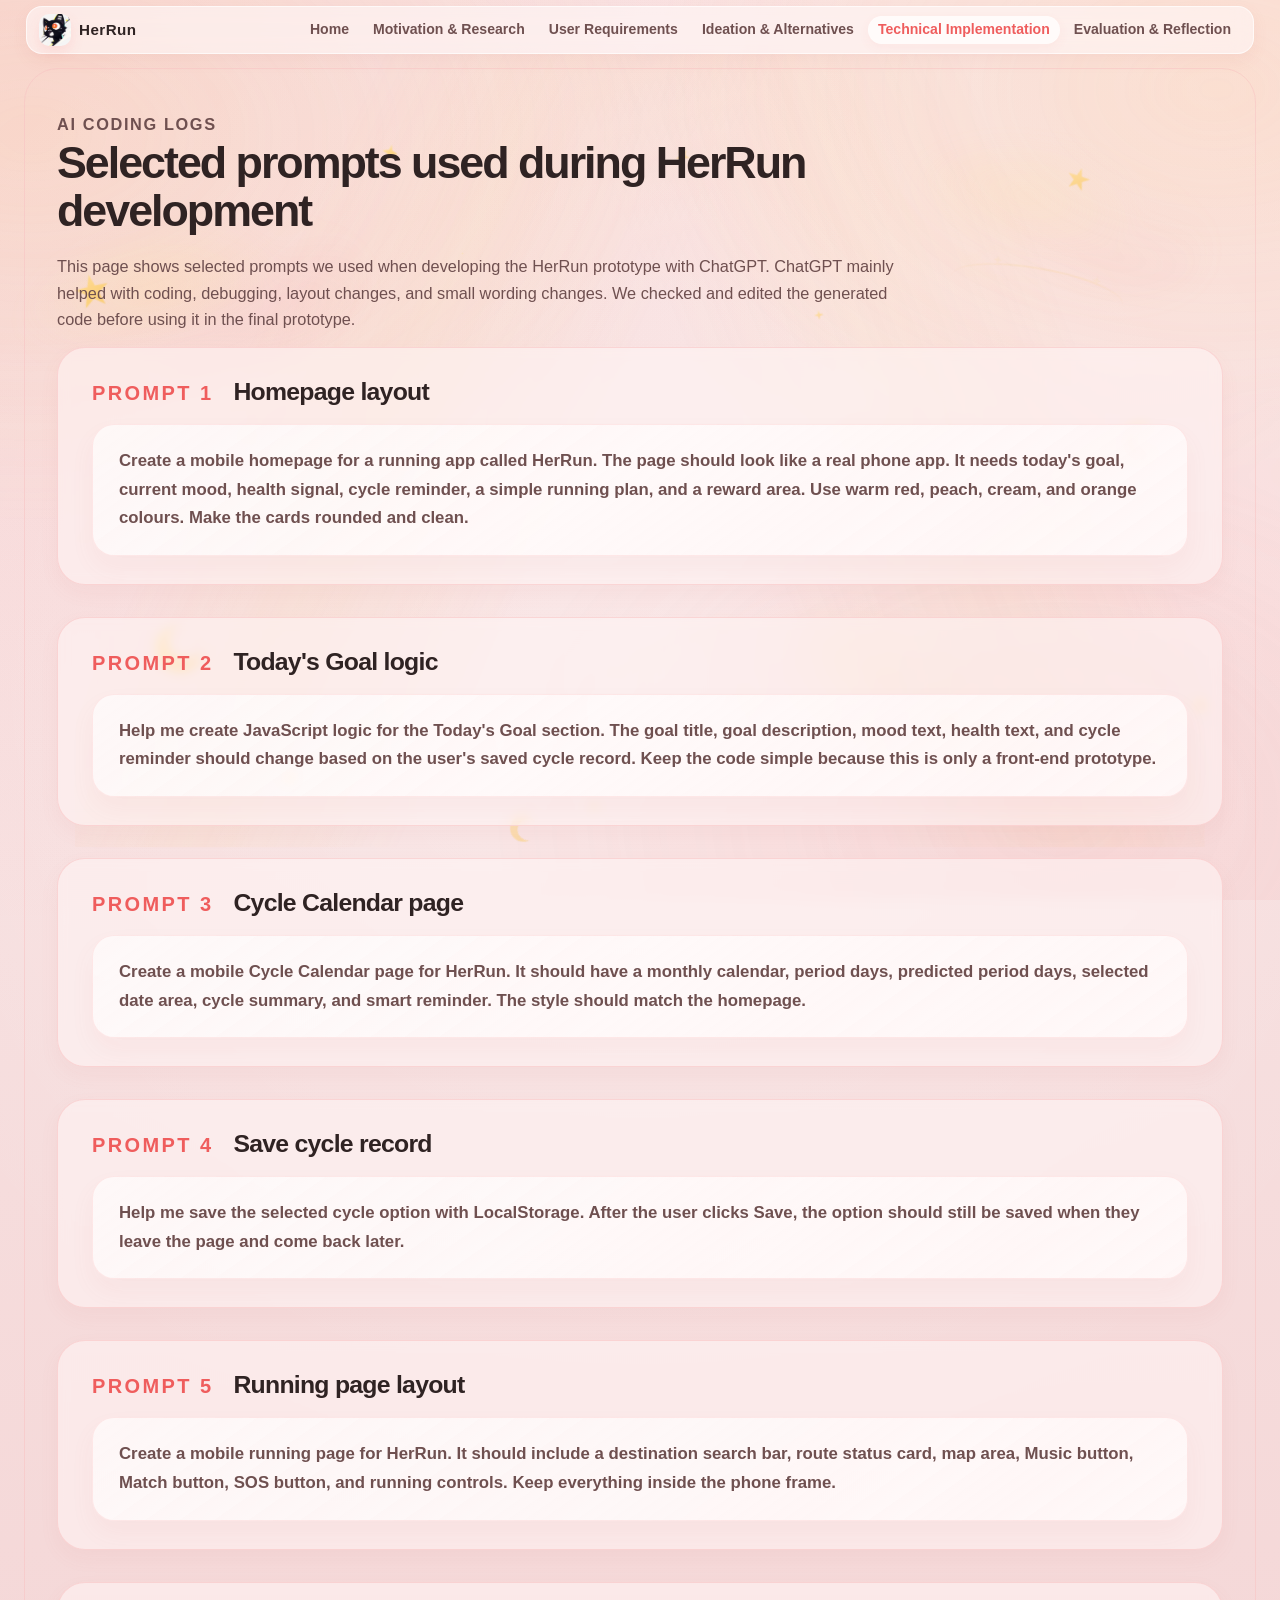
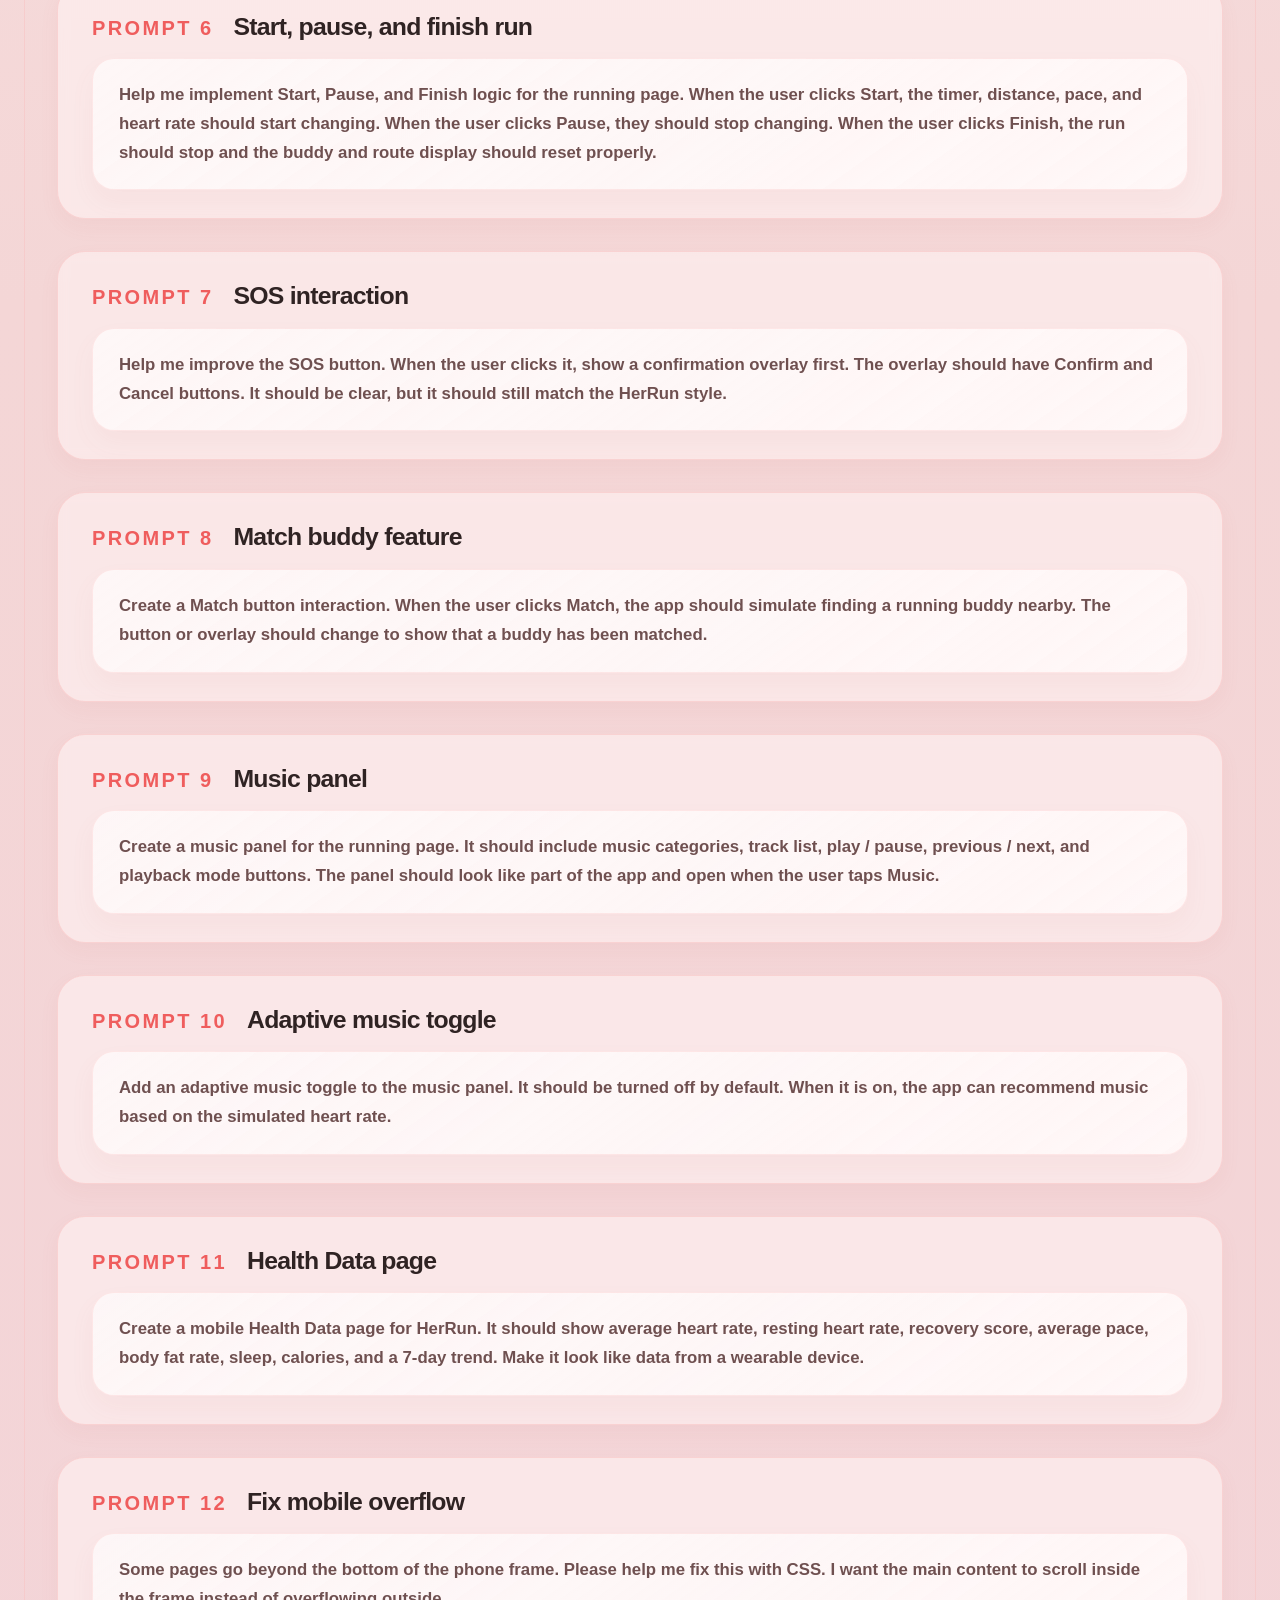
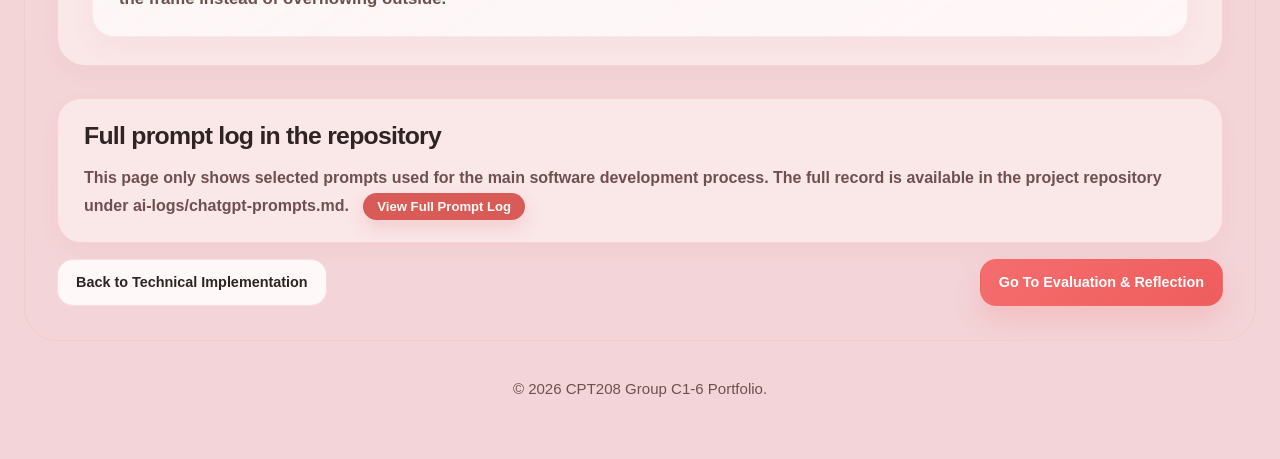
==== ai-logs.html @ 3d46681a "ai-log" ====
<!DOCTYPE html>
<html lang="en">
<head>
    <meta charset="UTF-8">
    <meta name="viewport" content="width=device-width, initial-scale=1.0">
    <title>HerRun | AI Coding Logs</title>
    <link rel="stylesheet" href="style.css">
</head>
<body class="ai-logs-page">
    <div class="ambient-scene" aria-hidden="true">
        <span class="ambient-glow glow-a"></span>
        <span class="ambient-glow glow-b"></span>
        <span class="ambient-glow glow-c"></span>
        <span class="ambient-route route-a"></span>
        <span class="ambient-route route-b"></span>
        <span class="ambient-route route-c"></span>
        <span class="ambient-shape ambient-star star-a"></span>
        <span class="ambient-shape ambient-star star-b"></span>
        <span class="ambient-shape ambient-star star-c"></span>
        <span class="ambient-shape ambient-star star-d"></span>
        <span class="ambient-shape ambient-star star-e"></span>
        <span class="ambient-shape ambient-moon moon-a"></span>
        <span class="ambient-shape ambient-moon moon-b"></span>
        <span class="ambient-shape ambient-moon moon-c"></span>
        <span class="ambient-shape ambient-sparkle sparkle-a"></span>
        <span class="ambient-shape ambient-sparkle sparkle-b"></span>
        <span class="ambient-shape ambient-sparkle sparkle-c"></span>
        <span class="ambient-shape ambient-sparkle sparkle-d"></span>
        <span class="ambient-shape ambient-sparkle sparkle-e"></span>
        <span class="ambient-dot dot-a"></span>
        <span class="ambient-dot dot-b"></span>
        <span class="ambient-dot dot-c"></span>
        <span class="ambient-dot dot-d"></span>
    </div>

    <div class="page-shell">
        <nav class="site-nav" aria-label="Main navigation">
            <div class="site-nav-inner">
                <a class="brand" href="index.html">
                    <img class="brand-mark" src="images/Icon.png" alt="HerRun logo">
                    <span>HerRun</span>
                </a>

                <div class="nav-links">
                    <a class="nav-link" href="index.html">Home</a>
                    <a class="nav-link" href="motivation.html">Motivation &amp; Research</a>
                    <a class="nav-link" href="requirements.html">User Requirements</a>
                    <a class="nav-link" href="ideation.html">Ideation &amp; Alternatives</a>
                    <a class="nav-link is-active" href="technical.html">Technical Implementation</a>
                    <a class="nav-link" href="evaluation.html">Evaluation &amp; Reflection</a>
                </div>
            </div>
        </nav>

        <main class="page-main">
            <section class="content-panel subpage-panel page-enter">
                <div class="section-heading">
                    <p class="section-tag">AI Coding Logs</p>
                    <h1 class="page-title">Selected prompts used during HerRun development</h1>
                    <p>
                        This page shows selected prompts we used when developing the HerRun prototype with ChatGPT.
                        ChatGPT mainly helped with coding, debugging, layout changes, and small wording changes.
                        We checked and edited the generated code before using it in the final prototype.
                    </p>
                </div>

                <section class="content-card">
                    <div class="subsection-heading ai-prompt-heading">
                        <p class="section-tag">Prompt 1</p>
                        <h2>Homepage layout</h2>
                    </div>

                    <div class="ai-log-block">
                        <p>
                            Create a mobile homepage for a running app called HerRun. The page should look like a real phone app.
                            It needs today's goal, current mood, health signal, cycle reminder, a simple running plan, and a reward area.
                            Use warm red, peach, cream, and orange colours. Make the cards rounded and clean.
                        </p>
                    </div>
                </section>

                <section class="content-card">
                    <div class="subsection-heading ai-prompt-heading">
                        <p class="section-tag">Prompt 2</p>
                        <h2>Today's Goal logic</h2>
                    </div>

                    <div class="ai-log-block">
                        <p>
                            Help me create JavaScript logic for the Today's Goal section. The goal title, goal description,
                            mood text, health text, and cycle reminder should change based on the user's saved cycle record.
                            Keep the code simple because this is only a front-end prototype.
                        </p>
                    </div>
                </section>

                <section class="content-card">
                    <div class="subsection-heading ai-prompt-heading">
                        <p class="section-tag">Prompt 3</p>
                        <h2>Cycle Calendar page</h2>
                    </div>

                    <div class="ai-log-block">
                        <p>
                            Create a mobile Cycle Calendar page for HerRun. It should have a monthly calendar, period days,
                            predicted period days, selected date area, cycle summary, and smart reminder. The style should match the homepage.
                        </p>
                    </div>
                </section>

                <section class="content-card">
                    <div class="subsection-heading ai-prompt-heading">
                        <p class="section-tag">Prompt 4</p>
                        <h2>Save cycle record</h2>
                    </div>

                    <div class="ai-log-block">
                        <p>
                            Help me save the selected cycle option with LocalStorage. After the user clicks Save,
                            the option should still be saved when they leave the page and come back later.
                        </p>
                    </div>
                </section>

                <section class="content-card">
                    <div class="subsection-heading ai-prompt-heading">
                        <p class="section-tag">Prompt 5</p>
                        <h2>Running page layout</h2>
                    </div>

                    <div class="ai-log-block">
                        <p>
                            Create a mobile running page for HerRun. It should include a destination search bar, route status card,
                            map area, Music button, Match button, SOS button, and running controls. Keep everything inside the phone frame.
                        </p>
                    </div>
                </section>

                <section class="content-card">
                    <div class="subsection-heading ai-prompt-heading">
                        <p class="section-tag">Prompt 6</p>
                        <h2>Start, pause, and finish run</h2>
                    </div>

                    <div class="ai-log-block">
                        <p>
                            Help me implement Start, Pause, and Finish logic for the running page. When the user clicks Start,
                            the timer, distance, pace, and heart rate should start changing. When the user clicks Pause, they should stop changing.
                            When the user clicks Finish, the run should stop and the buddy and route display should reset properly.
                        </p>
                    </div>
                </section>

                <section class="content-card">
                    <div class="subsection-heading ai-prompt-heading">
                        <p class="section-tag">Prompt 7</p>
                        <h2>SOS interaction</h2>
                    </div>

                    <div class="ai-log-block">
                        <p>
                            Help me improve the SOS button. When the user clicks it, show a confirmation overlay first.
                            The overlay should have Confirm and Cancel buttons. It should be clear, but it should still match the HerRun style.
                        </p>
                    </div>
                </section>

                <section class="content-card">
                    <div class="subsection-heading ai-prompt-heading">
                        <p class="section-tag">Prompt 8</p>
                        <h2>Match buddy feature</h2>
                    </div>

                    <div class="ai-log-block">
                        <p>
                            Create a Match button interaction. When the user clicks Match, the app should simulate finding a running buddy nearby.
                            The button or overlay should change to show that a buddy has been matched.
                        </p>
                    </div>
                </section>

                <section class="content-card">
                    <div class="subsection-heading ai-prompt-heading">
                        <p class="section-tag">Prompt 9</p>
                        <h2>Music panel</h2>
                    </div>

                    <div class="ai-log-block">
                        <p>
                            Create a music panel for the running page. It should include music categories, track list, play / pause,
                            previous / next, and playback mode buttons. The panel should look like part of the app and open when the user taps Music.
                        </p>
                    </div>
                </section>

                <section class="content-card">
                    <div class="subsection-heading ai-prompt-heading">
                        <p class="section-tag">Prompt 10</p>
                        <h2>Adaptive music toggle</h2>
                    </div>

                    <div class="ai-log-block">
                        <p>
                            Add an adaptive music toggle to the music panel. It should be turned off by default.
                            When it is on, the app can recommend music based on the simulated heart rate.
                        </p>
                    </div>
                </section>

                <section class="content-card">
                    <div class="subsection-heading ai-prompt-heading">
                        <p class="section-tag">Prompt 11</p>
                        <h2>Health Data page</h2>
                    </div>

                    <div class="ai-log-block">
                        <p>
                            Create a mobile Health Data page for HerRun. It should show average heart rate, resting heart rate,
                            recovery score, average pace, body fat rate, sleep, calories, and a 7-day trend.
                            Make it look like data from a wearable device.
                        </p>
                    </div>
                </section>

                <section class="content-card">
                    <div class="subsection-heading ai-prompt-heading">
                        <p class="section-tag">Prompt 12</p>
                        <h2>Fix mobile overflow</h2>
                    </div>

                    <div class="ai-log-block">
                        <p>
                            Some pages go beyond the bottom of the phone frame. Please help me fix this with CSS.
                            I want the main content to scroll inside the frame instead of overflowing outside.
                        </p>
                    </div>
                </section>

                <section class="content-card compact-info-card">
                    <h2>Full prompt log in the repository</h2>

                    <p class="compact-info-text">
                        This page only shows selected prompts used for the main software development process.
                        The full record is available in the project repository under
                        <strong>ai-logs/chatgpt-prompts.md</strong>.
                        <a class="inline-log-button" href="ai-logs/chatgpt-prompts.md">
                            View Full Prompt Log
                        </a>
                    </p>
                </section>

                <div class="page-cta page-cta-paired">
                    <a class="button button-secondary" href="technical.html">Back to Technical Implementation</a>
                    <a class="button button-primary" href="evaluation.html">Go To Evaluation &amp; Reflection</a>
                </div>
            </section>
        </main>

        <footer class="footer">
            <p>© 2026 CPT208 Group C1-6 Portfolio.</p>
        </footer>
    </div>
</body>
</html>
---- style.css ----
:root {
    --bg: #f6dada;
    --surface: #f8e4e4;
    --surface-soft: #fbeeee;
    --surface-strong: #fff6f6;
    --text: #2f2323;
    --muted: #6f5050;
    --line: rgba(244, 108, 108, 0.22);
    --line-strong: rgba(239, 93, 93, 0.18);
    --primary: #f56d6d;
    --primary-deep: #ef5d5d;
    --primary-soft: #ffd7d7;
    --shadow-lg: 0 24px 60px rgba(210, 102, 102, 0.14);
    --shadow-md: 0 14px 30px rgba(210, 102, 102, 0.10);
    --shadow-soft: 0 18px 45px rgba(225, 118, 118, 0.12);
    --max-width: 1200px;
}

* {
    box-sizing: border-box;
    margin: 0;
    padding: 0;
}

html {
    scroll-behavior: smooth;
}

body {
    font-family: "Trebuchet MS", "Segoe UI", "Helvetica Neue", Arial, sans-serif;
    background:
        radial-gradient(circle at top left, rgba(245, 109, 109, 0.14), transparent 24%),
        radial-gradient(circle at top right, rgba(255, 215, 215, 0.34), transparent 22%),
        radial-gradient(circle at 50% 18%, rgba(255, 255, 255, 0.30), transparent 28%),
        linear-gradient(180deg, #f9e6e6 0%, #f4d6d6 52%, #f3d4d8 100%);
    color: var(--text);
    line-height: 1.6;
    min-height: 100vh;
    overflow-x: hidden;
    position: relative;
    isolation: isolate;
}

body.intro-active {
    overflow: hidden;
}

body.timeline-lightbox-open {
    overflow: hidden;
}

html.intro-seen .intro-screen {
    display: none;
}

a {
    color: inherit;
    text-decoration: none;
}

img {
    max-width: 100%;
    display: block;
}

.ambient-scene {
    position: fixed;
    inset: 0;
    z-index: 0;
    overflow: hidden;
    pointer-events: none;
    perspective: 900px;
}

.ambient-scene::before {
    content: "";
    position: absolute;
    inset: -16%;
    background:
        radial-gradient(ellipse at 12% 22%, rgba(255, 224, 138, 0.18), transparent 32%),
        radial-gradient(ellipse at 86% 18%, rgba(255, 209, 102, 0.16), transparent 30%),
        radial-gradient(ellipse at 76% 82%, rgba(245, 109, 109, 0.13), transparent 34%);
    filter: blur(10px);
    opacity: 0.82;
    transform: translateZ(-220px) scale(1.18);
    animation: far-glow-breathe 42s ease-in-out infinite;
}

.ambient-scene::after {
    content: "";
    position: absolute;
    inset: 0;
    background:
        linear-gradient(115deg, transparent 0 20%, rgba(255, 209, 102, 0.10) 32%, transparent 47% 100%),
        linear-gradient(68deg, transparent 0 55%, rgba(249, 199, 79, 0.08) 70%, transparent 84% 100%);
    opacity: 0.72;
    transform: translateZ(-120px);
}

.ambient-glow,
.ambient-shape,
.ambient-dot,
.ambient-route {
    position: absolute;
    display: block;
    pointer-events: none;
    will-change: transform;
}

.ambient-glow {
    --x: 0;
    --y: 0;
    --w: 360px;
    --h: 190px;
    --opacity: 0.42;
    --rotate: 0deg;
    width: var(--w);
    height: var(--h);
    left: var(--x);
    top: var(--y);
    border-radius: 48% 52% 44% 56%;
    background:
        radial-gradient(ellipse at 38% 34%, rgba(255, 224, 138, 0.42), transparent 44%),
        radial-gradient(ellipse at 72% 66%, rgba(245, 109, 109, 0.12), transparent 48%);
    border: 1px solid rgba(255, 209, 102, 0.12);
    filter: blur(12px);
    opacity: var(--opacity);
    transform: translateZ(-210px) rotate(var(--rotate));
    animation: far-drift var(--duration, 34s) ease-in-out infinite;
    animation-delay: var(--delay, 0s);
}

.glow-a {
    --x: -120px;
    --y: 19vh;
    --w: 420px;
    --h: 190px;
    --opacity: 0.48;
    --rotate: -12deg;
    --duration: 38s;
}

.glow-b {
    --x: calc(100% - 310px);
    --y: 9vh;
    --w: 370px;
    --h: 180px;
    --opacity: 0.34;
    --rotate: 10deg;
    --duration: 44s;
    --delay: -16s;
}

.glow-c {
    --x: 58%;
    --y: 74vh;
    --w: 460px;
    --h: 210px;
    --opacity: 0.30;
    --rotate: 18deg;
    --duration: 48s;
    --delay: -24s;
}

.ambient-shape {
    --x: 50%;
    --y: 50vh;
    --size: 22px;
    --opacity: 0.66;
    --rotate: 0deg;
    --z: 0px;
    --drift-x: 10px;
    --drift-y: -12px;
    --drift-back-x: -8px;
    --drift-back-y: 6px;
    --twinkle-low: 0.34;
    width: var(--size);
    aspect-ratio: 1;
    left: var(--x);
    top: var(--y);
    opacity: var(--opacity);
    transform: translate3d(0, 0, var(--z)) rotate(var(--rotate));
    animation: var(--motion, float-up-soft) var(--duration, 22s) ease-in-out infinite;
    animation-delay: var(--delay, 0s);
    animation-direction: var(--direction, normal);
}

.ambient-star {
    background: linear-gradient(145deg, #ffe08a 0%, #ffd166 48%, #f9c74f 100%);
    clip-path: polygon(50% 0%, 61% 34%, 98% 35%, 68% 56%, 79% 92%, 50% 70%, 21% 92%, 32% 56%, 2% 35%, 39% 34%);
    filter:
        drop-shadow(0 0 8px rgba(255, 209, 102, 0.55))
        drop-shadow(0 6px 12px rgba(239, 93, 93, 0.08));
}

.ambient-moon {
    border-radius: 50%;
    background: linear-gradient(135deg, #ffe08a 0%, #ffd166 58%, #f9c74f 100%);
    filter:
        drop-shadow(0 0 11px rgba(255, 209, 102, 0.52))
        drop-shadow(0 8px 16px rgba(239, 93, 93, 0.10));
    -webkit-mask: radial-gradient(circle at 66% 42%, transparent 0 44%, #000 45%);
    mask: radial-gradient(circle at 66% 42%, transparent 0 44%, #000 45%);
}

.ambient-sparkle {
    background: linear-gradient(145deg, #fff2ad 0%, #ffd166 54%, #f9c74f 100%);
    clip-path: polygon(50% 0%, 61% 37%, 100% 50%, 61% 63%, 50% 100%, 39% 63%, 0% 50%, 39% 37%);
    filter: drop-shadow(0 0 10px rgba(255, 209, 102, 0.58));
    animation-name: sparkle-twinkle;
}

.ambient-dot {
    --x: 50%;
    --y: 50vh;
    --size: 7px;
    --opacity: 0.38;
    --z: -40px;
    width: var(--size);
    aspect-ratio: 1;
    left: var(--x);
    top: var(--y);
    background: rgba(255, 224, 138, 0.72);
    clip-path: polygon(50% 0%, 61% 37%, 100% 50%, 61% 63%, 50% 100%, 39% 63%, 0% 50%, 39% 37%);
    filter: drop-shadow(0 0 7px rgba(255, 209, 102, 0.24));
    opacity: var(--opacity);
    animation: dot-drift var(--duration, 26s) ease-in-out infinite;
    animation-delay: var(--delay, 0s);
}

.star-a {
    --x: 7%;
    --y: 31vh;
    --size: 34px;
    --opacity: 0.72;
    --rotate: -13deg;
    --z: 24px;
    --drift-x: 10px;
    --drift-y: -12px;
    --drift-back-x: -7px;
    --drift-back-y: 5px;
    --duration: 14s;
    --delay: -4s;
    --motion: float-up-soft;
}

.star-b {
    --x: 84%;
    --y: 18vh;
    --size: 24px;
    --opacity: 0.60;
    --rotate: 18deg;
    --z: -18px;
    --drift-x: -8px;
    --drift-y: -10px;
    --drift-back-x: 9px;
    --drift-back-y: 6px;
    --duration: 16s;
    --delay: -13s;
    --motion: drift-left-right;
}

.star-c {
    --x: 74%;
    --y: 80vh;
    --size: 28px;
    --opacity: 0.52;
    --rotate: 9deg;
    --z: -42px;
    --drift-x: 9px;
    --drift-y: -11px;
    --drift-back-x: -6px;
    --drift-back-y: 7px;
    --duration: 18s;
    --delay: -19s;
    --motion: slow-rotate-subtle;
}

.star-d {
    --x: 23%;
    --y: 84vh;
    --size: 18px;
    --opacity: 0.58;
    --rotate: -26deg;
    --z: 34px;
    --drift-x: -7px;
    --drift-y: -10px;
    --drift-back-x: 8px;
    --drift-back-y: 5px;
    --duration: 13s;
    --delay: -10s;
    --motion: float-up-soft;
}

.star-e {
    --x: 53%;
    --y: 14vh;
    --size: 16px;
    --opacity: 0.42;
    --rotate: 33deg;
    --z: -68px;
    --drift-x: 7px;
    --drift-y: -9px;
    --drift-back-x: -8px;
    --drift-back-y: 5px;
    --duration: 17s;
    --delay: -22s;
    --motion: drift-left-right;
}

.moon-a {
    --x: 13%;
    --y: 69vh;
    --size: 46px;
    --opacity: 0.62;
    --rotate: -16deg;
    --z: 18px;
    --drift-x: 9px;
    --drift-y: -10px;
    --drift-back-x: -7px;
    --drift-back-y: 6px;
    --duration: 18s;
    --delay: -8s;
    --motion: moon-sway;
}

.moon-b {
    --x: 89%;
    --y: 47vh;
    --size: 36px;
    --opacity: 0.54;
    --rotate: 20deg;
    --z: -28px;
    --drift-x: -8px;
    --drift-y: -12px;
    --drift-back-x: 8px;
    --drift-back-y: 5px;
    --duration: 17s;
    --delay: -18s;
    --motion: moon-sway;
    --direction: reverse;
}

.moon-c {
    --x: 39%;
    --y: 94vh;
    --size: 29px;
    --opacity: 0.42;
    --rotate: 42deg;
    --z: -76px;
    --drift-x: 7px;
    --drift-y: -9px;
    --drift-back-x: -6px;
    --drift-back-y: 6px;
    --duration: 16s;
    --delay: -28s;
    --motion: drift-left-right;
}

.sparkle-a {
    --x: 31%;
    --y: 18vh;
    --size: 15px;
    --opacity: 0.70;
    --twinkle-low: 0.42;
    --rotate: 14deg;
    --z: 52px;
    --duration: 11s;
    --delay: -3s;
}

.sparkle-b {
    --x: 64%;
    --y: 34vh;
    --size: 10px;
    --opacity: 0.50;
    --twinkle-low: 0.26;
    --rotate: -8deg;
    --z: -26px;
    --duration: 14s;
    --delay: -12s;
}

.sparkle-c {
    --x: 46%;
    --y: 88vh;
    --size: 12px;
    --opacity: 0.55;
    --twinkle-low: 0.30;
    --rotate: 28deg;
    --z: 20px;
    --duration: 16s;
    --delay: -16s;
}

.sparkle-d {
    --x: 91%;
    --y: 76vh;
    --size: 18px;
    --opacity: 0.48;
    --twinkle-low: 0.25;
    --rotate: 7deg;
    --z: 42px;
    --duration: 13s;
    --delay: -7s;
}

.sparkle-e {
    --x: 17%;
    --y: 48vh;
    --size: 9px;
    --opacity: 0.38;
    --twinkle-low: 0.20;
    --rotate: 39deg;
    --z: -58px;
    --duration: 18s;
    --delay: -20s;
}

.dot-a {
    --x: 9%;
    --y: 54vh;
    --size: 4px;
    --opacity: 0.34;
    --duration: 16s;
    --delay: -9s;
}

.dot-b {
    --x: 36%;
    --y: 28vh;
    --size: 3px;
    --opacity: 0.28;
    --duration: 14s;
    --delay: -14s;
}

.dot-c {
    --x: 69%;
    --y: 60vh;
    --size: 5px;
    --opacity: 0.30;
    --duration: 18s;
    --delay: -18s;
}

.dot-d {
    --x: 82%;
    --y: 89vh;
    --size: 3px;
    --opacity: 0.26;
    --duration: 17s;
    --delay: -30s;
}

.ambient-route {
    --x: 4%;
    --y: 57vh;
    --w: 230px;
    --h: 62px;
    --opacity: 0.27;
    --rotate: -8deg;
    width: var(--w);
    height: var(--h);
    left: var(--x);
    top: var(--y);
    opacity: var(--opacity);
    border-top: 2px solid rgba(249, 199, 79, 0.48);
    border-radius: 58% 42% 0 0;
    filter: drop-shadow(0 0 10px rgba(255, 209, 102, 0.24));
    transform: translateZ(-30px) rotate(var(--rotate));
    animation: route-drift var(--duration, 30s) ease-in-out infinite;
    animation-delay: var(--delay, 0s);
}

.ambient-route::before,
.ambient-route::after {
    content: "";
    position: absolute;
    top: -5px;
    width: 9px;
    aspect-ratio: 1;
    background: rgba(255, 224, 138, 0.62);
    clip-path: polygon(50% 0%, 61% 37%, 100% 50%, 61% 63%, 50% 100%, 39% 63%, 0% 50%, 39% 37%);
    filter: drop-shadow(0 0 8px rgba(255, 209, 102, 0.30));
}

.ambient-route::before {
    left: 22%;
}

.ambient-route::after {
    right: 15%;
}

.route-a {
    --x: 4%;
    --y: 56vh;
    --w: 230px;
    --h: 62px;
    --opacity: 0.28;
    --rotate: -9deg;
    --duration: 18s;
}

.route-b {
    --x: 75%;
    --y: 29vh;
    --w: 180px;
    --h: 48px;
    --opacity: 0.22;
    --rotate: 12deg;
    --duration: 16s;
    --delay: -15s;
}

.route-c {
    --x: 47%;
    --y: 72vh;
    --w: 160px;
    --h: 42px;
    --opacity: 0.17;
    --rotate: -18deg;
    --duration: 18s;
    --delay: -26s;
}

@keyframes float-up-soft {
    0%,
    100% {
        transform: translate3d(0, 0, var(--z)) rotate(var(--rotate));
    }
    48% {
        transform: translate3d(var(--drift-x), var(--drift-y), calc(var(--z) + 8px)) rotate(calc(var(--rotate) + 3deg));
    }
}

@keyframes drift-left-right {
    0%,
    100% {
        transform: translate3d(0, 0, var(--z)) rotate(var(--rotate));
    }
    34% {
        transform: translate3d(var(--drift-back-x), var(--drift-back-y), calc(var(--z) + 5px)) rotate(calc(var(--rotate) - 3deg));
    }
    68% {
        transform: translate3d(var(--drift-x), var(--drift-y), calc(var(--z) + 8px)) rotate(calc(var(--rotate) + 3deg));
    }
}

@keyframes moon-sway {
    0%,
    100% {
        transform: translate3d(0, 0, var(--z)) rotate(var(--rotate));
    }
    50% {
        transform: translate3d(var(--drift-x), var(--drift-y), calc(var(--z) + 6px)) rotate(calc(var(--rotate) - 4deg));
    }
}

@keyframes sparkle-twinkle {
    0%,
    100% {
        transform: translate3d(0, 0, var(--z)) scale(0.92) rotate(var(--rotate));
        opacity: var(--twinkle-low);
    }
    46% {
        transform: translate3d(6px, -8px, calc(var(--z) + 8px)) scale(1.08) rotate(calc(var(--rotate) + 4deg));
        opacity: var(--opacity);
    }
}

@keyframes slow-rotate-subtle {
    0%,
    100% {
        transform: translate3d(0, 0, var(--z)) rotate(var(--rotate));
    }
    50% {
        transform: translate3d(var(--drift-x), var(--drift-y), calc(var(--z) + 6px)) rotate(calc(var(--rotate) + 4deg));
    }
}

@keyframes dot-drift {
    0%,
    100% {
        transform: translate3d(0, 0, var(--z));
        opacity: 0.18;
    }
    50% {
        transform: translate3d(6px, -8px, calc(var(--z) + 6px));
        opacity: var(--opacity);
    }
}

@keyframes far-drift {
    0%,
    100% {
        transform: translate3d(0, 0, -210px) rotate(var(--rotate));
    }
    50% {
        transform: translate3d(12px, -10px, -190px) rotate(calc(var(--rotate) + 3deg));
    }
}

@keyframes far-glow-breathe {
    0%,
    100% {
        transform: translateZ(-220px) scale(1.18);
    }
    50% {
        transform: translateZ(-180px) scale(1.24);
    }
}

@keyframes route-drift {
    0%,
    100% {
        transform: translate3d(0, 0, -30px) rotate(var(--rotate));
    }
    50% {
        transform: translate3d(10px, -8px, 4px) rotate(calc(var(--rotate) + 2deg));
    }
}

@keyframes ambient-panel-drift {
    0%,
    100% {
        transform: translate3d(0, 0, 0) rotate(var(--panel-rotate, 0deg));
    }
    50% {
        transform: translate3d(8px, -7px, 0) rotate(calc(var(--panel-rotate, 0deg) + 3deg));
    }
}

@keyframes card-accent-float {
    0%,
    100% {
        transform: translate3d(0, 0, 0) rotate(var(--card-accent-rotate, 0deg));
    }
    50% {
        transform: translate3d(6px, -7px, 0) rotate(calc(var(--card-accent-rotate, 0deg) + 3deg));
    }
}

.intro-screen {
    position: fixed;
    inset: 0;
    z-index: 100;
    display: grid;
    place-items: center;
    min-height: 100vh;
    padding: 28px;
    overflow: hidden;
    background:
        radial-gradient(circle at 50% 42%, rgba(255, 255, 255, 0.72), transparent 30%),
        radial-gradient(circle at 20% 18%, rgba(255, 215, 215, 0.48), transparent 28%),
        radial-gradient(circle at 82% 76%, rgba(245, 109, 109, 0.14), transparent 24%),
        linear-gradient(180deg, #fff0f0 0%, #f8dada 100%);
    color: var(--text);
    transition: opacity 0.75s ease, visibility 0.75s ease;
}

.intro-screen.is-leaving {
    opacity: 0;
    visibility: hidden;
    pointer-events: none;
}

.intro-ripple {
    position: absolute;
    width: min(56vw, 440px);
    aspect-ratio: 1;
    border-radius: 50%;
    background:
        radial-gradient(circle, rgba(255, 255, 255, 0.62) 0 18%, rgba(255, 215, 215, 0.42) 19% 38%, rgba(245, 109, 109, 0.10) 39% 62%, transparent 63%);
    box-shadow:
        0 0 70px rgba(255, 255, 255, 0.56),
        0 0 90px rgba(239, 93, 93, 0.10);
    opacity: 0;
    transform: scale(0.86);
    animation: intro-breathe 4.8s ease-in-out infinite;
}

.intro-screen.is-step-1 .intro-ripple {
    opacity: 0.74;
}

.intro-content {
    position: relative;
    z-index: 1;
    width: min(100%, 760px);
    display: grid;
    justify-items: center;
    text-align: center;
}

.intro-line,
.intro-route,
.intro-brand-block,
.intro-button {
    opacity: 0;
    transform: translateY(12px);
    transition: opacity 0.75s ease, transform 0.75s ease;
}

.intro-screen.is-step-2 .intro-line,
.intro-screen.is-step-3 .intro-route,
.intro-screen.is-step-4 .intro-brand-block,
.intro-screen.is-step-5 .intro-button {
    opacity: 1;
    transform: translateY(0);
}

.intro-line {
    max-width: 16ch;
    font-size: clamp(2rem, 5vw, 4.1rem);
    line-height: 1.03;
    letter-spacing: -0.04em;
    font-weight: 800;
}

.intro-route {
    width: min(80vw, 540px);
    margin-top: 26px;
}

.intro-route svg {
    width: 100%;
    height: auto;
    overflow: visible;
}

.route-path {
    fill: none;
    stroke-linecap: round;
    stroke-linejoin: round;
}

.route-glow {
    stroke: rgba(239, 93, 93, 0.12);
    stroke-width: 13;
    opacity: 0;
}

.route-main {
    --route-length: 640;
    stroke: rgba(239, 93, 93, 0.58);
    stroke-width: 5;
    stroke-dasharray: var(--route-length);
    stroke-dashoffset: var(--route-length);
    filter: drop-shadow(0 8px 16px rgba(239, 93, 93, 0.12));
}

.route-highlight {
    --route-length: 640;
    fill: none;
    stroke: rgba(255, 255, 255, 0.62);
    stroke-width: 3;
    stroke-linecap: round;
    stroke-linejoin: round;
    stroke-dasharray: 42 var(--route-length);
    stroke-dashoffset: var(--route-length);
    opacity: 0;
    filter: drop-shadow(0 0 10px rgba(255, 255, 255, 0.45));
}

.intro-screen.is-step-3 .route-path {
    opacity: 1;
}

.intro-screen.is-step-3 .route-main {
    animation: draw-route 1.55s cubic-bezier(0.42, 0, 0.2, 1) forwards;
}

.intro-screen.is-step-3 .route-highlight {
    animation: route-highlight 2.2s 1.35s ease-out forwards;
}

.route-end-dot {
    fill: rgba(255, 255, 255, 0.92);
    opacity: 0;
    filter: drop-shadow(0 0 9px rgba(239, 93, 93, 0.24));
}

.intro-screen.is-step-3 .route-end-dot {
    animation: route-end-glide 1.55s 1.65s ease-out forwards;
}

.route-star {
    overflow: visible;
}

.route-star-shape {
    opacity: 0;
    transform-box: fill-box;
    transform-origin: center;
    filter: drop-shadow(0 0 0 rgba(239, 93, 93, 0));
}

.route-star-shape {
    fill: #fff8f8;
    stroke: rgba(239, 93, 93, 0.46);
    stroke-width: 2.4;
    stroke-linejoin: round;
}

.intro-screen.is-step-3 .route-star-shape {
    animation:
        star-reveal 0.72s cubic-bezier(0.34, 1.4, 0.64, 1) forwards,
        star-pulse 3.8s ease-in-out infinite;
}

.intro-screen.is-step-3 .route-star-1 .route-star-shape {
    animation-delay: 0.38s, 1.12s;
}

.intro-screen.is-step-3 .route-star-2 .route-star-shape {
    animation-delay: 0.78s, 1.46s;
}

.intro-screen.is-step-3 .route-star-3 .route-star-shape {
    animation-delay: 1.18s, 1.84s;
}

.intro-brand-block {
    display: grid;
    justify-items: center;
    margin-top: 24px;
}

.intro-logo {
    width: 70px;
    height: 70px;
    border-radius: 22px;
    object-fit: cover;
    background: #fff8f8;
    box-shadow: 0 16px 34px rgba(239, 93, 93, 0.18);
}

.intro-brand-block h1 {
    margin-top: 14px;
    font-size: clamp(2.5rem, 6vw, 5rem);
    line-height: 0.95;
    letter-spacing: -0.04em;
}

.intro-brand-block p {
    max-width: 560px;
    margin-top: 12px;
    color: var(--muted);
    font-size: clamp(1rem, 2vw, 1.18rem);
    font-weight: 600;
}

.intro-button {
    margin-top: 30px;
    padding: 14px 24px;
    border: 1px solid rgba(255, 255, 255, 0.72);
    border-radius: 16px;
    background: linear-gradient(135deg, var(--primary), var(--primary-deep));
    color: #ffffff;
    box-shadow: 0 16px 34px rgba(239, 93, 93, 0.18);
    font: inherit;
    font-weight: 800;
    cursor: pointer;
    transition: opacity 0.75s ease, transform 0.25s ease, box-shadow 0.25s ease;
}

.intro-button:hover {
    transform: translateY(-2px);
    box-shadow: 0 20px 38px rgba(239, 93, 93, 0.22);
}

.intro-button:focus-visible {
    outline: 3px solid rgba(239, 93, 93, 0.28);
    outline-offset: 4px;
}

.intro-button:disabled {
    pointer-events: none;
}

@keyframes intro-breathe {
    0%,
    100% {
        transform: scale(0.9);
    }
    50% {
        transform: scale(1.04);
    }
}

@keyframes draw-route {
    to {
        stroke-dashoffset: 0;
    }
}

@keyframes route-highlight {
    0% {
        opacity: 0;
        stroke-dashoffset: var(--route-length);
    }
    26% {
        opacity: 0.66;
    }
    100% {
        opacity: 0;
        stroke-dashoffset: 0;
    }
}

@keyframes route-end-glide {
    0% {
        opacity: 0;
        transform: translate(0, 0) scale(0.72);
    }
    26% {
        opacity: 0.72;
    }
    72% {
        opacity: 0.48;
        transform: translate(28px, -9px) scale(1);
    }
    100% {
        opacity: 0;
        transform: translate(34px, -11px) scale(0.88);
    }
}

@keyframes star-reveal {
    0% {
        opacity: 0;
        transform: scale(0.68);
        filter: drop-shadow(0 0 0 rgba(239, 93, 93, 0));
    }
    72% {
        opacity: 1;
        transform: scale(1.08);
        filter: drop-shadow(0 0 11px rgba(239, 93, 93, 0.28));
    }
    100% {
        opacity: 1;
        transform: scale(1);
        filter: drop-shadow(0 0 7px rgba(239, 93, 93, 0.20));
    }
}

@keyframes star-pulse {
    0%,
    100% {
        opacity: 0.86;
        transform: scale(1);
        filter: drop-shadow(0 0 6px rgba(239, 93, 93, 0.18));
    }
    50% {
        opacity: 1;
        transform: scale(1.06);
        filter: drop-shadow(0 0 12px rgba(239, 93, 93, 0.26));
    }
}

.page-shell {
    position: relative;
    z-index: 1;
    width: min(100%, 1400px);
    margin: 0 auto;
    padding: 68px 24px 40px;
}

.site-nav {
    position: fixed;
    top: 6px;
    left: 50%;
    transform: translateX(-50%);
    width: min(calc(100% - 52px), 1240px);
    z-index: 20;
}

.site-nav-inner {
    display: flex;
    align-items: center;
    justify-content: space-between;
    gap: 12px;
    padding: 7px 12px;
    border-radius: 16px;
    background: rgba(255, 247, 247, 0.62);
    border: 1px solid rgba(255, 255, 255, 0.64);
    box-shadow: 0 6px 16px rgba(210, 102, 102, 0.08);
    backdrop-filter: blur(10px);
}

.brand {
    display: flex;
    align-items: center;
    gap: 8px;
    font-weight: 800;
    font-size: 0.95rem;
    letter-spacing: 0.03em;
    flex-shrink: 0;
    line-height: 1;
}

.brand-mark {
    width: 32px;
    height: 32px;
    border-radius: 10px;
    object-fit: cover;
    background: #fff8f8;
    box-shadow: 0 6px 14px rgba(239, 93, 93, 0.12);
}

.nav-links {
    display: flex;
    align-items: center;
    gap: 4px;
    flex-wrap: wrap;
    justify-content: flex-end;
    color: var(--muted);
    font-weight: 600;
}

.nav-link {
    padding: 6px 10px;
    border-radius: 999px;
    transition: 0.22s ease;
    white-space: nowrap;
    font-size: 0.88rem;
    line-height: 1.1;
}

.nav-link:hover,
.nav-link.is-active {
    color: var(--primary-deep);
    background: rgba(255, 255, 255, 0.78);
    box-shadow: 0 4px 12px rgba(239, 93, 93, 0.06);
}

.page-main {
    display: grid;
    gap: 44px;
}

.hero-panel,
.content-panel {
    position: relative;
    isolation: isolate;
    overflow: hidden;
    background:
        linear-gradient(135deg, rgba(255, 248, 248, 0.66), rgba(246, 220, 220, 0.56)),
        rgba(255, 239, 239, 0.54);
    border: 1px solid rgba(255, 255, 255, 0.58);
    box-shadow: 0 24px 60px rgba(210, 102, 102, 0.13), inset 0 1px 0 rgba(255, 255, 255, 0.46);
    backdrop-filter: blur(12px) saturate(1.06);
    -webkit-backdrop-filter: blur(12px) saturate(1.06);
    border-radius: 34px;
}

.hero-panel::before,
.hero-panel::after,
.content-panel::before,
.content-panel::after {
    content: "";
    position: absolute;
    pointer-events: none;
    z-index: 1;
}

.hero-panel::before,
.content-panel::before {
    --panel-rotate: 12deg;
    width: 74px;
    height: 74px;
    top: 26px;
    right: 34px;
    background: linear-gradient(145deg, rgba(255, 224, 138, 0.82), rgba(255, 209, 102, 0.66) 58%, rgba(249, 199, 79, 0.50));
    clip-path: polygon(50% 0%, 61% 34%, 98% 35%, 68% 56%, 79% 92%, 50% 70%, 21% 92%, 32% 56%, 2% 35%, 39% 34%);
    filter:
        drop-shadow(0 0 16px rgba(255, 209, 102, 0.30))
        drop-shadow(0 10px 20px rgba(239, 93, 93, 0.08));
    opacity: 0.52;
    animation: ambient-panel-drift 28s ease-in-out infinite;
}

.hero-panel::after,
.content-panel::after {
    --panel-rotate: -20deg;
    width: 96px;
    height: 96px;
    left: auto;
    right: 72px;
    top: 248px;
    bottom: auto;
    border-radius: 50%;
    background: linear-gradient(135deg, rgba(255, 224, 138, 0.72), rgba(255, 209, 102, 0.56) 60%, rgba(249, 199, 79, 0.46));
    filter:
        drop-shadow(0 0 18px rgba(255, 209, 102, 0.28))
        drop-shadow(0 10px 22px rgba(239, 93, 93, 0.08));
    opacity: 0.42;
    -webkit-mask: radial-gradient(circle at 66% 42%, transparent 0 44%, #000 45%);
    mask: radial-gradient(circle at 66% 42%, transparent 0 44%, #000 45%);
    animation: ambient-panel-drift 34s -11s ease-in-out infinite;
}

.hero-panel::before {
    width: 92px;
    height: 92px;
    top: 38px;
    right: 46px;
    opacity: 0.46;
}

.hero-panel::after {
    width: 120px;
    height: 120px;
    left: 34px;
    right: auto;
    top: auto;
    bottom: 36px;
    opacity: 0.36;
}

.content-panel:nth-of-type(even)::before {
    --panel-rotate: -16deg;
    right: auto;
    left: 36px;
    top: 28px;
    width: 58px;
    height: 58px;
    opacity: 0.34;
}

.content-panel:nth-of-type(even)::after {
    --panel-rotate: 18deg;
    left: auto;
    right: 38px;
    top: auto;
    bottom: 30px;
    width: 82px;
    height: 82px;
    opacity: 0.29;
}

.hero-panel > *,
.content-panel > * {
    position: relative;
    z-index: 2;
}

.hero-panel {
    padding: 44px 32px 54px;
}

.content-panel {
    padding: 34px 32px;
}

.subpage-panel {
    background: transparent;
    border: 1px solid rgba(248, 196, 196, 0.55);
    box-shadow: none;
    backdrop-filter: none;
    -webkit-backdrop-filter: none;
}

.subpage-panel::before,
.subpage-panel::after {
    content: none;
}

.subpage-panel > .content-card,
.subpage-panel > .editorial-card,
.subpage-panel > .two-panel-grid > .content-card {
    background: rgba(255, 246, 246, 0.55);
    border: 1px solid rgba(248, 196, 196, 0.60);
    box-shadow: 0 8px 20px rgba(210, 102, 102, 0.06);
    backdrop-filter: blur(6px) saturate(1.02);
    -webkit-backdrop-filter: blur(6px) saturate(1.02);
}

.subpage-panel > :is(.content-card, .editorial-card, .two-panel-grid) + :is(.content-card, .editorial-card, .two-panel-grid) {
    margin-top: 32px;
}

.subpage-panel .two-panel-grid,
.subpage-panel .split-grid,
.subpage-panel .triple-grid,
.subpage-panel .comparison-grid,
.subpage-panel .persona-grid,
.subpage-panel .evidence-grid,
.subpage-panel .architecture-grid,
.subpage-panel .before-after-grid {
    gap: 28px;
}

.page-enter > * {
    animation: fade-up 0.55s ease both;
}

.page-enter > *:nth-child(2) {
    animation-delay: 0.06s;
}

.page-enter > *:nth-child(3) {
    animation-delay: 0.12s;
}

@keyframes fade-up {
    from {
        opacity: 0;
        transform: translateY(18px);
    }
    to {
        opacity: 1;
        transform: translateY(0);
    }
}

.hero-grid,
.two-panel-grid,
.split-grid {
    position: relative;
    z-index: 1;
    display: grid;
    gap: 24px;
}

.hero-grid {
    grid-template-columns: minmax(0, 1.08fr) minmax(320px, 0.92fr);
    align-items: center;
}

.overview-hero-grid {
    position: relative;
    z-index: 1;
    display: grid;
    gap: 32px;
}

.two-panel-grid,
.split-grid {
    grid-template-columns: repeat(2, minmax(0, 1fr));
}

.eyebrow,
.pill-label {
    display: inline-flex;
    align-items: center;
    padding: 8px 14px;
    border-radius: 999px;
    background: rgba(255, 215, 215, 0.92);
    color: var(--primary-deep);
    font-size: 0.82rem;
    font-weight: 800;
    letter-spacing: 0.08em;
    text-transform: uppercase;
}

.eyebrow {
    margin-bottom: 20px;
}

.hero-copy h1,
.page-title {
    font-size: clamp(2.2rem, 4.5vw, 4.7rem);
    line-height: 0.98;
    letter-spacing: -0.04em;
}

.hero-copy h1 {
    max-width: min(100%, 760px);
}

.page-title {
    max-width: min(100%, 980px);
    line-height: 1.02;
}

.lead {
    max-width: 640px;
    margin-top: 22px;
    font-size: 1.05rem;
    color: var(--muted);
}

.hero-actions {
    display: flex;
    gap: 14px;
    flex-wrap: wrap;
    margin-top: 32px;
}

.page-cta {
    display: flex;
    align-items: center;
    justify-content: flex-end;
    gap: 14px;
    flex-wrap: wrap;
    margin-top: 34px;
    padding-top: 10px;
}

.page-cta-paired {
    justify-content: space-between;
}

.page-cta .button {
    min-width: 240px;
}

.button {
    display: inline-flex;
    align-items: center;
    justify-content: center;
    min-width: 170px;
    padding: 14px 22px;
    border-radius: 16px;
    font-weight: 700;
    border: 1px solid transparent;
    transition: 0.25s ease;
}

.button-primary {
    background: linear-gradient(135deg, var(--primary), var(--primary-deep));
    color: #ffffff;
    box-shadow: 0 14px 28px rgba(239, 93, 93, 0.18);
}

.button-primary:hover {
    transform: translateY(-2px);
}

.button-secondary {
    background: #fff8f8;
    border-color: var(--line);
}

.button-secondary:hover {
    background: var(--surface-soft);
    border-color: var(--line-strong);
}

.inline-prototype-button {
    display: inline-flex;
    align-items: center;
    justify-content: center;
    margin: 0 0.16rem;
    padding: 0.35rem 0.9rem;
    border-radius: 999px;
    background: var(--primary);
    color: #ffffff;
    font-weight: 600;
    line-height: 1.1;
    text-decoration: none;
    box-shadow: 0 8px 18px rgba(239, 93, 93, 0.16);
    transition: background 0.22s ease, box-shadow 0.22s ease, transform 0.22s ease;
}

.inline-prototype-button:hover,
.inline-prototype-button:focus-visible {
    background: var(--primary-deep);
    color: #ffffff;
    box-shadow: 0 10px 22px rgba(239, 93, 93, 0.22);
    transform: translateY(-1px);
}

.inline-prototype-button:focus-visible {
    outline: 3px solid rgba(245, 109, 109, 0.28);
    outline-offset: 3px;
}

.unlock-link-card {
    position: relative;
    isolation: isolate;
    display: flex;
    flex-wrap: wrap;
    align-items: center;
    justify-content: center;
    gap: 0.55rem 0.85rem;
    width: min(100%, 680px);
    margin: 6px auto 0;
    padding: 1rem 1.8rem;
    overflow: hidden;
    border: 2px solid rgba(255, 246, 246, 0.85);
    border-radius: 999px;
    background:
        linear-gradient(90deg, #6a2f3a 0%, #c86f7a 48%, #f6b7b2 100%);
    color: #fff6f6;
    box-shadow:
        0 16px 38px rgba(106, 47, 58, 0.22),
        0 0 22px rgba(248, 196, 196, 0.16),
        inset 0 0 22px rgba(255, 232, 225, 0.16),
        inset 0 1px 0 rgba(255, 246, 246, 0.34);
    cursor: pointer;
    animation: herRunFloat 2.2s ease-in-out infinite;
    transition: box-shadow 0.2s ease, border-color 0.2s ease, filter 0.2s ease;
}

.unlock-link-card::before {
    content: "";
    position: absolute;
    inset: 0;
    z-index: -1;
    background:
        radial-gradient(circle at 13% 28%, rgba(255, 232, 225, 0.35) 0 2px, transparent 3px),
        radial-gradient(circle at 78% 22%, rgba(255, 214, 214, 0.30) 0 2px, transparent 3px),
        radial-gradient(circle at 88% 72%, rgba(248, 196, 196, 0.30) 0 1px, transparent 2px),
        radial-gradient(circle at 34% 76%, rgba(255, 232, 225, 0.24) 0 1px, transparent 2px);
    opacity: 0.70;
}

.unlock-link-card:hover,
.unlock-link-card:focus-visible {
    border-color: #ffe8e1;
    box-shadow:
        0 20px 48px rgba(106, 47, 58, 0.30),
        0 0 26px rgba(248, 196, 196, 0.22),
        inset 0 0 28px rgba(255, 232, 225, 0.22),
        inset 0 1px 0 rgba(255, 246, 246, 0.42);
    filter: brightness(1.06) saturate(1.04);
    animation: herRunShake 0.42s ease-in-out infinite;
}

.unlock-link-card:focus-visible {
    outline: 3px solid rgba(245, 109, 109, 0.32);
    outline-offset: 5px;
}

.unlock-label,
.unlock-url {
    position: relative;
    z-index: 1;
}

.unlock-label {
    display: inline-flex;
    align-items: center;
    gap: 0.32rem;
    font-weight: 900;
    letter-spacing: 0.08em;
    white-space: nowrap;
}

.unlock-word {
    color: #fff6f6;
}

.unlock-me {
    color: #ffe3b0;
}

.unlock-url {
    color: #fff6f6;
    font-family: "Courier New", Courier, monospace;
    font-size: clamp(0.86rem, 1.3vw, 1rem);
    font-weight: 800;
    overflow-wrap: anywhere;
    word-break: break-word;
}

@keyframes herRunFloat {
    0%,
    100% {
        transform: translateY(0);
    }
    50% {
        transform: translateY(-5px);
    }
}

@keyframes herRunShake {
    0%,
    100% {
        transform: translateX(0) rotate(0deg);
    }
    20% {
        transform: translateX(-5px) rotate(-1deg);
    }
    40% {
        transform: translateX(5px) rotate(1deg);
    }
    60% {
        transform: translateX(-4px) rotate(-0.8deg);
    }
    80% {
        transform: translateX(4px) rotate(0.8deg);
    }
}

.hero-card,
.content-card,
.editorial-card,
.feature-card,
.comparison-card,
.persona-card,
.mini-card,
.media-card,
.sketch-row-group,
.cta-card,
.contribution-row,
.before-after-card {
    background:
        linear-gradient(180deg, rgba(255, 251, 251, 0.66), rgba(248, 228, 228, 0.58)),
        rgba(255, 235, 235, 0.52);
    border: 1px solid rgba(255, 255, 255, 0.50);
    box-shadow: 0 12px 26px rgba(210, 102, 102, 0.08), inset 0 1px 0 rgba(255, 255, 255, 0.42);
    backdrop-filter: blur(9px) saturate(1.05);
    -webkit-backdrop-filter: blur(9px) saturate(1.05);
}

.hero-card,
.content-card,
.editorial-card,
.feature-card,
.comparison-card,
.persona-card,
.mini-card,
.media-card,
.sketch-row-group,
.cta-card,
.contribution-row,
.before-after-card {
    position: relative;
    isolation: isolate;
    overflow: hidden;
}

.hero-card::before,
.content-card::before,
.editorial-card::before,
.feature-card::before,
.comparison-card::before,
.persona-card::before,
.mini-card::before,
.media-card::before,
.sketch-row-group::before,
.cta-card::before,
.contribution-row::before,
.before-after-card::before {
    content: none;
}

.hero-card::before,
.feature-card:nth-child(2)::before,
.mini-card:nth-child(3n + 2)::before,
.comparison-card:nth-child(2n)::before,
.persona-card:nth-child(2n + 1)::before,
.media-card:nth-child(3n)::before,
.cta-card::before,
.before-after-card:nth-child(2)::before {
    content: "";
    position: absolute;
    width: var(--card-accent-size, 24px);
    height: var(--card-accent-size, 24px);
    top: var(--card-accent-top, 18px);
    right: var(--card-accent-right, 18px);
    bottom: var(--card-accent-bottom, auto);
    left: var(--card-accent-left, auto);
    z-index: 1;
    pointer-events: none;
    background: linear-gradient(145deg, rgba(255, 224, 138, 0.82), rgba(255, 209, 102, 0.66) 54%, rgba(249, 199, 79, 0.54));
    clip-path: var(--card-accent-path, polygon(50% 0%, 61% 34%, 98% 35%, 68% 56%, 79% 92%, 50% 70%, 21% 92%, 32% 56%, 2% 35%, 39% 34%));
    filter:
        drop-shadow(0 0 10px rgba(255, 209, 102, 0.26))
        drop-shadow(0 8px 16px rgba(239, 93, 93, 0.07));
    opacity: var(--card-accent-opacity, 0.28);
    transform: rotate(var(--card-accent-rotate, 0deg));
    animation: card-accent-float var(--card-accent-duration, 26s) ease-in-out infinite;
    animation-delay: var(--card-accent-delay, 0s);
}

.feature-card:nth-child(2)::before {
    --card-accent-size: 28px;
    --card-accent-top: 20px;
    --card-accent-right: 22px;
    --card-accent-opacity: 0.24;
    --card-accent-rotate: -18deg;
    --card-accent-duration: 15s;
    --card-accent-delay: -8s;
}

.mini-card:nth-child(3n + 2)::before,
.comparison-card:nth-child(2n)::before {
    --card-accent-size: 20px;
    --card-accent-top: auto;
    --card-accent-right: 18px;
    --card-accent-bottom: 18px;
    --card-accent-opacity: 0.24;
    --card-accent-rotate: 18deg;
    --card-accent-path: polygon(50% 0%, 61% 37%, 100% 50%, 61% 63%, 50% 100%, 39% 63%, 0% 50%, 39% 37%);
    --card-accent-duration: 12s;
    --card-accent-delay: -12s;
}

.persona-card:nth-child(2n + 1)::before,
.before-after-card:nth-child(2)::before {
    --card-accent-size: 34px;
    --card-accent-top: 20px;
    --card-accent-right: 22px;
    --card-accent-opacity: 0.20;
    --card-accent-rotate: -22deg;
    border-radius: 50%;
    clip-path: none;
    -webkit-mask: radial-gradient(circle at 66% 42%, transparent 0 44%, #000 45%);
    mask: radial-gradient(circle at 66% 42%, transparent 0 44%, #000 45%);
}

.media-card:nth-child(3n)::before {
    --card-accent-size: 22px;
    --card-accent-top: 16px;
    --card-accent-right: 16px;
    --card-accent-opacity: 0.22;
    --card-accent-rotate: 26deg;
    --card-accent-duration: 16s;
    --card-accent-delay: -16s;
}

.hero-card::before,
.cta-card::before {
    --card-accent-size: 26px;
    --card-accent-top: auto;
    --card-accent-right: 22px;
    --card-accent-bottom: 22px;
    --card-accent-opacity: 0.22;
    --card-accent-rotate: -10deg;
    --card-accent-path: polygon(50% 0%, 61% 37%, 100% 50%, 61% 63%, 50% 100%, 39% 63%, 0% 50%, 39% 37%);
    --card-accent-duration: 14s;
    --card-accent-delay: -5s;
}

.hero-card > *,
.content-card > *,
.editorial-card > *,
.feature-card > *,
.comparison-card > *,
.persona-card > *,
.mini-card > *,
.media-card > *,
.sketch-row-group > *,
.cta-card > *,
.contribution-row > *,
.before-after-card > * {
    position: relative;
    z-index: 2;
}

.hero-card,
.content-card,
.editorial-card {
    z-index: 1;
    border-radius: 30px;
    padding: 28px;
}

.hero-card h2,
.editorial-card h2,
.subsection-heading h2,
.section-heading h2 {
    line-height: 1.06;
    letter-spacing: -0.04em;
}

.hero-card h2,
.editorial-card h2,
.subsection-heading h2 {
    margin-top: 16px;
    font-size: clamp(1.7rem, 2.4vw, 2.35rem);
}

.mini-grid,
.overview-grid,
.triple-grid,
.comparison-grid,
.persona-grid,
.evidence-grid,
.sketch-grid-large,
.architecture-grid,
.before-after-grid {
    display: grid;
    gap: 18px;
}

.mini-grid,
.overview-grid,
.triple-grid,
.comparison-grid,
.persona-grid,
.architecture-grid {
    grid-template-columns: repeat(2, minmax(0, 1fr));
}

.hero-card .mini-grid {
    margin-top: 22px;
    grid-template-columns: repeat(2, minmax(0, 1fr));
}

.mini-card,
.feature-card,
.comparison-card,
.persona-card,
.media-card,
.sketch-row-group,
.before-after-card {
    border-radius: 22px;
    padding: 20px;
}

.mini-kicker {
    display: inline-block;
    margin-bottom: 8px;
    color: var(--primary-deep);
    font-weight: 800;
    font-size: 0.86rem;
    letter-spacing: 0.06em;
    text-transform: uppercase;
}

.feature-card h3,
.comparison-card h3,
.persona-card h3,
.cta-card h3 {
    margin-top: 14px;
    font-size: 1.18rem;
    line-height: 1.25;
    letter-spacing: -0.03em;
}

.product-card-header {
    display: inline-flex;
    align-items: center;
    justify-content: flex-start;
    gap: 12px;
    max-width: 100%;
    margin-bottom: 14px;
}

.product-card-header h3 {
    flex: 0 1 auto;
    min-width: 0;
    margin-top: 0;
}

.product-logo-frame {
    flex: 0 0 auto;
    display: grid;
    place-items: center;
    width: 62px;
    height: 62px;
    padding: 7px;
    border-radius: 18px;
    background:
        linear-gradient(180deg, rgba(255, 255, 255, 0.86), rgba(255, 239, 239, 0.94)),
        var(--surface-strong);
    border: 1px solid rgba(244, 108, 108, 0.14);
    box-shadow: 0 8px 18px rgba(210, 102, 102, 0.09);
}

.product-logo {
    width: 100%;
    height: 100%;
    object-fit: contain;
}

.mini-card p,
.feature-card p,
.comparison-card p,
.media-card p,
.cta-card p,
.editorial-card p,
.column-header p,
.subsection-heading p,
.section-heading p,
.caption-text,
.reflection-block p {
    color: var(--muted);
}

.section-heading {
    position: relative;
    z-index: 1;
    max-width: 860px;
    margin-bottom: 28px;
}

.section-tag {
    color: var(--primary-deep);
    font-size: 0.84rem;
    font-weight: 800;
    text-transform: uppercase;
    letter-spacing: 0.10em;
    margin-bottom: 10px;
}

.subpage-panel .subsection-heading .section-tag,
.subpage-panel .gap-transition-copy > .section-tag,
.subpage-panel .herrun-design-heading-copy > .section-tag,
.subpage-panel > .editorial-card > .pill-label {
    display: inline-flex;
    align-items: center;
    justify-content: center;
    width: fit-content;
    max-width: 100%;
    flex-wrap: wrap;
    padding: 0;
    border-radius: 0;
    background: transparent;
    color: var(--primary-deep);
    font-size: 0.84rem;
    font-weight: 800;
    letter-spacing: 0.16em;
    line-height: 1.2;
    text-align: center;
    text-transform: uppercase;
}

.section-heading h2 {
    font-size: clamp(2rem, 2.8vw, 3rem);
}

.home-overview .overview-grid {
    grid-template-columns: repeat(3, minmax(0, 1fr));
}

.timeline-section {
    padding-bottom: 28px;
}

.timeline-heading {
    max-width: 940px;
}

.timeline-frame {
    position: relative;
    z-index: 1;
    overflow-x: auto;
    padding: 14px;
    border-radius: 28px;
    background:
        linear-gradient(180deg, rgba(255, 251, 251, 0.68), rgba(248, 228, 228, 0.58)),
        rgba(255, 237, 237, 0.50);
    border: 1px solid rgba(255, 255, 255, 0.52);
    box-shadow: 0 16px 34px rgba(210, 102, 102, 0.09), inset 0 1px 0 rgba(255, 255, 255, 0.42);
    backdrop-filter: blur(9px) saturate(1.05);
    -webkit-backdrop-filter: blur(9px) saturate(1.05);
    scrollbar-color: rgba(239, 93, 93, 0.42) rgba(255, 246, 246, 0.76);
}

.timeline-frame::-webkit-scrollbar,
.timeline-lightbox-scroll::-webkit-scrollbar {
    height: 10px;
}

.timeline-frame::-webkit-scrollbar-thumb,
.timeline-lightbox-scroll::-webkit-scrollbar-thumb {
    background: rgba(239, 93, 93, 0.38);
    border-radius: 999px;
}

.timeline-frame::-webkit-scrollbar-track,
.timeline-lightbox-scroll::-webkit-scrollbar-track {
    background: rgba(255, 246, 246, 0.72);
    border-radius: 999px;
}

.timeline-image-button {
    display: block;
    width: 100%;
    padding: 0;
    border: 0;
    border-radius: 20px;
    background: transparent;
    cursor: zoom-in;
}

.timeline-image-button:focus-visible {
    outline: 3px solid rgba(239, 93, 93, 0.42);
    outline-offset: 4px;
}

.timeline-image {
    width: 100%;
    height: auto;
    border-radius: 18px;
    background: #ffffff;
    box-shadow: 0 10px 28px rgba(210, 102, 102, 0.12);
}

.portfolio-map-grid {
    position: relative;
    z-index: 1;
    grid-template-columns: repeat(3, minmax(0, 1fr));
}

.timeline-lightbox[hidden] {
    display: none;
}

.timeline-lightbox {
    position: fixed;
    inset: 0;
    z-index: 300;
    display: grid;
    place-items: center;
    padding: 26px;
}

.timeline-lightbox-backdrop {
    position: absolute;
    inset: 0;
    border: 0;
    background: rgba(47, 35, 35, 0.54);
    cursor: zoom-out;
}

.timeline-lightbox-panel {
    position: relative;
    z-index: 1;
    display: flex;
    flex-direction: column;
    width: min(1340px, 96vw);
    max-height: 92vh;
    overflow: hidden;
    border-radius: 30px;
    background:
        linear-gradient(180deg, rgba(255, 251, 251, 0.98), rgba(248, 228, 228, 0.98)),
        var(--surface-strong);
    border: 1px solid rgba(255, 255, 255, 0.76);
    box-shadow: 0 28px 80px rgba(47, 35, 35, 0.28);
}

.timeline-lightbox-header {
    display: flex;
    align-items: center;
    justify-content: space-between;
    gap: 16px;
    padding: 18px 20px;
    border-bottom: 1px solid rgba(244, 108, 108, 0.16);
}

.timeline-lightbox-header h2 {
    font-size: clamp(1.35rem, 2vw, 2rem);
    line-height: 1.1;
}

.timeline-lightbox-close {
    flex: 0 0 auto;
    padding: 10px 16px;
    border: 1px solid var(--line);
    border-radius: 999px;
    background: #fff8f8;
    color: var(--primary-deep);
    font: inherit;
    font-weight: 800;
    cursor: pointer;
}

.timeline-lightbox-close:hover {
    background: var(--surface-soft);
}

.timeline-lightbox-close:focus-visible {
    outline: 3px solid rgba(239, 93, 93, 0.42);
    outline-offset: 3px;
}

.timeline-lightbox-scroll {
    overflow: auto;
    padding: 16px;
    background: rgba(255, 246, 246, 0.72);
}

.timeline-lightbox-scroll img {
    width: min(1280px, 100%);
    min-width: 900px;
    height: auto;
    margin: 0 auto;
    border-radius: 18px;
    background: #ffffff;
    box-shadow: 0 12px 34px rgba(210, 102, 102, 0.16);
}

.team-section {
    padding-top: 28px;
    padding-bottom: 28px;
}

.team-heading {
    max-width: 680px;
    margin-bottom: 18px;
}

.team-heading h2 {
    font-size: clamp(1.8rem, 2.4vw, 2.45rem);
}

.team-grid {
    position: relative;
    z-index: 1;
    display: grid;
    grid-template-columns: repeat(4, minmax(0, 1fr));
    gap: 14px;
}

.team-member {
    display: flex;
    align-items: center;
    gap: 12px;
    min-width: 0;
    padding: 12px;
    border-radius: 20px;
    background:
        linear-gradient(180deg, rgba(255, 251, 251, 0.90), rgba(248, 228, 228, 0.96)),
        var(--surface);
    border: 1px solid rgba(244, 108, 108, 0.16);
    box-shadow: 0 10px 22px rgba(210, 102, 102, 0.08);
}

.team-member img {
    flex: 0 0 auto;
    width: 58px;
    height: 58px;
    border-radius: 16px;
    object-fit: cover;
    border: 2px solid rgba(255, 255, 255, 0.90);
    box-shadow: 0 6px 14px rgba(196, 77, 77, 0.13);
}

.team-member h3 {
    font-size: 0.98rem;
    line-height: 1.2;
    letter-spacing: -0.02em;
}

.team-member p {
    margin-top: 4px;
    color: var(--muted);
    font-size: 0.86rem;
    font-weight: 600;
}

.subsection-heading {
    display: grid;
    grid-template-columns: minmax(0, 1.05fr) minmax(250px, 0.95fr);
    gap: 20px;
    align-items: end;
    margin-bottom: 22px;
}

.subsection-heading-compact {
    grid-template-columns: minmax(0, 1fr);
}

.list-block + .list-block {
    margin-top: 16px;
}

.list-block span {
    display: inline-block;
    margin-bottom: 8px;
    color: var(--primary-deep);
    font-weight: 800;
    font-size: 0.88rem;
    letter-spacing: 0.03em;
}

.list-block ul {
    padding-left: 18px;
    display: grid;
    gap: 8px;
    color: var(--muted);
    font-size: 0.94rem;
}

.list-block li strong {
    display: block;
    color: var(--text);
    font-weight: 800;
    line-height: 1.35;
}

.list-block li small {
    display: block;
    margin-top: 2px;
    color: var(--muted);
    font-size: 0.9em;
    line-height: 1.45;
}

.gap-to-design {
    display: grid;
    gap: 24px;
    margin-top: 24px;
    margin-bottom: 24px;
    background:
        radial-gradient(circle at 20% 24%, rgba(255, 255, 255, 0.68), transparent 28%),
        linear-gradient(180deg, rgba(255, 251, 251, 0.90), rgba(248, 228, 228, 0.98)),
        var(--surface);
}

.gap-transition-copy {
    max-width: 860px;
}

.gap-transition-copy h2,
.herrun-design-heading h2 {
    font-size: clamp(1.7rem, 2.4vw, 2.45rem);
    line-height: 1.06;
}

.gap-transition-copy p:not(.section-tag),
.herrun-design-heading p,
.insight-panel p {
    color: var(--muted);
}

.gap-transition-copy p:not(.section-tag),
.herrun-design-heading p {
    margin-top: 10px;
}

.gap-design-slider {
    display: grid;
    gap: 12px;
    align-self: center;
    min-width: 320px;
    padding: 16px 14px 14px;
    border-radius: 24px;
    background: rgba(255, 248, 248, 0.54);
    border: 1px solid rgba(244, 108, 108, 0.12);
    box-shadow: inset 0 1px 0 rgba(255, 255, 255, 0.78), 0 10px 24px rgba(210, 102, 102, 0.07);
}

.slider-instruction {
    display: flex;
    align-items: baseline;
    justify-content: space-between;
    gap: 14px;
    color: var(--primary-deep);
}

.slider-instruction span {
    font-size: 0.78rem;
    font-weight: 800;
    letter-spacing: 0.04em;
    text-transform: uppercase;
}

.slider-instruction small {
    color: var(--muted);
    font-size: 0.78rem;
    font-weight: 700;
}

.insight-track-shell {
    padding: 14px 36px 16px 20px;
}

.insight-track {
    position: relative;
    height: 18px;
    border-radius: 999px;
    background:
        linear-gradient(90deg, rgba(255, 255, 255, 0.82), rgba(255, 215, 215, 0.50)),
        var(--surface-strong);
    border: 1px solid rgba(244, 108, 108, 0.16);
    box-shadow: inset 0 2px 6px rgba(210, 102, 102, 0.08), 0 10px 24px rgba(210, 102, 102, 0.09);
    touch-action: none;
}

.insight-track::before {
    content: "";
    position: absolute;
    inset: 4px 8px;
    border-radius: 999px;
    background:
        linear-gradient(90deg, transparent 0%, rgba(255, 255, 255, 0.42) 24%, transparent 48%, rgba(255, 255, 255, 0.48) 68%, transparent 100%);
    animation: insight-track-shimmer 3s ease-in-out infinite;
    pointer-events: none;
}

.insight-fill {
    position: absolute;
    inset: 0 auto 0 0;
    width: var(--progress-percent, 0%);
    min-width: 0;
    overflow: hidden;
    border-radius: 999px;
    background:
        linear-gradient(90deg, rgba(255, 215, 215, 0.88), rgba(245, 109, 109, 0.84), rgba(239, 93, 93, 0.96));
    box-shadow: 0 0 28px rgba(245, 109, 109, 0.26);
    transition: width 0.24s cubic-bezier(0.22, 1, 0.36, 1), filter 0.24s ease;
}

.insight-fill::after {
    content: "";
    position: absolute;
    inset: 4px 10px;
    border-radius: 999px;
    background: linear-gradient(90deg, transparent, rgba(255, 255, 255, 0.62), transparent);
    animation: insight-fill-energy 1.9s ease-in-out infinite;
}

.insight-dot {
    position: absolute;
    top: 50%;
    left: var(--dot-position);
    z-index: 2;
    display: grid;
    place-items: center;
    width: 18px;
    height: 18px;
    padding: 0;
    border: 2px solid rgba(255, 255, 255, 0.94);
    border-radius: 50%;
    background: #ffffff;
    color: var(--primary-deep);
    font: inherit;
    font-size: 0;
    font-weight: 800;
    box-shadow: 0 4px 14px rgba(210, 102, 102, 0.16);
    cursor: pointer;
    transform: translate(-50%, -50%);
    transition: transform 0.2s ease, box-shadow 0.2s ease;
}

.insight-dot.is-active {
    border-color: #ffffff;
    transform: translate(-50%, -50%) scale(1.36);
    box-shadow: 0 0 0 8px rgba(245, 109, 109, 0.15), 0 0 24px rgba(245, 109, 109, 0.30), 0 8px 18px rgba(210, 102, 102, 0.20);
}

.insight-dot:focus-visible {
    outline: 3px solid rgba(239, 93, 93, 0.38);
    outline-offset: 4px;
}

.insight-handle {
    position: absolute;
    top: 50%;
    left: var(--progress-percent, 0%);
    z-index: 3;
    width: 58px;
    height: 32px;
    padding: 0;
    border: 0;
    border-radius: 999px;
    background: transparent;
    cursor: grab;
    transform: translate(-50%, -50%);
    touch-action: none;
    transition: left 0.24s cubic-bezier(0.22, 1, 0.36, 1);
}

.insight-handle:active {
    cursor: grabbing;
}

.insight-handle:focus-visible {
    outline: 3px solid rgba(239, 93, 93, 0.42);
    outline-offset: 6px;
}

.insight-handle-core {
    position: absolute;
    inset: 0;
    border-radius: 999px;
    background:
        linear-gradient(135deg, rgba(255, 154, 154, 0.98), var(--primary-deep)),
        var(--primary);
    box-shadow: 0 10px 22px rgba(239, 93, 93, 0.24), 0 0 20px rgba(245, 109, 109, 0.22);
    transition: transform 0.18s ease, box-shadow 0.18s ease, filter 0.18s ease;
}

.insight-handle-core::before {
    content: "";
    position: absolute;
    inset: 8px 24px 8px 12px;
    border-radius: 999px;
    background: rgba(255, 255, 255, 0.56);
}

.insight-handle-core::after {
    content: "";
    position: absolute;
    top: 50%;
    right: 12px;
    width: 11px;
    height: 11px;
    border-top: 2px solid #ffffff;
    border-right: 2px solid #ffffff;
    transform: translateY(-50%) rotate(45deg);
}

.gap-design-slider.is-dragging .insight-fill,
.gap-design-slider.is-dragging .insight-handle {
    transition: none;
}

.gap-design-slider.is-dragging .insight-handle-core {
    filter: brightness(1.06);
    transform: scale(1.04);
    box-shadow: 0 12px 24px rgba(239, 93, 93, 0.30), 0 0 26px rgba(245, 109, 109, 0.30);
}

.gap-design-slider.is-confirming .insight-fill {
    filter: brightness(1.13) saturate(1.06);
}

.gap-design-slider.is-confirming .insight-handle-core {
    animation: insight-handle-arrive 0.34s ease;
}

.herrun-design-card {
    scroll-margin-top: 120px;
    padding: 28px;
    border-radius: 28px;
    background:
        linear-gradient(135deg, rgba(255, 246, 246, 0.68), rgba(255, 215, 215, 0.50)),
        rgba(255, 246, 246, 0.54);
    border: 1px solid rgba(255, 255, 255, 0.52);
    box-shadow: 0 18px 42px rgba(210, 102, 102, 0.12), inset 0 1px 0 rgba(255, 255, 255, 0.42);
    backdrop-filter: blur(10px) saturate(1.05);
    -webkit-backdrop-filter: blur(10px) saturate(1.05);
}

.herrun-design-heading {
    display: grid;
    grid-template-columns: minmax(0, 1fr) minmax(320px, 0.72fr);
    gap: 24px;
    align-items: center;
    margin-bottom: 22px;
}

.herrun-design-heading-copy {
    max-width: 760px;
}

.insight-output {
    display: grid;
    gap: 14px;
}

.insight-panel {
    position: relative;
    min-height: 100%;
    padding: 22px 22px 22px 84px;
    border-radius: 22px;
    background: rgba(255, 255, 255, 0.54);
    border: 1px solid rgba(255, 255, 255, 0.50);
    box-shadow: 0 10px 22px rgba(210, 102, 102, 0.08), inset 0 1px 0 rgba(255, 255, 255, 0.36);
    backdrop-filter: blur(7px) saturate(1.04);
    -webkit-backdrop-filter: blur(7px) saturate(1.04);
}

.gap-to-design.is-enhanced .insight-output {
    position: relative;
    display: block;
    min-height: 230px;
}

.gap-to-design.is-enhanced .insight-panel {
    position: absolute;
    inset: 0;
    display: flex;
    flex-direction: column;
    justify-content: center;
    min-height: 230px;
    opacity: var(--panel-opacity, 0);
    pointer-events: none;
    transform: translateY(var(--panel-shift, 12px));
    transition: opacity 0.18s ease, transform 0.18s ease;
}

.gap-to-design.is-enhanced .insight-panel.is-readable {
    animation: insight-panel-arrive 0.28s ease;
}

.gap-to-design.is-enhanced .insight-panel.is-readable {
    pointer-events: auto;
}

.insight-panel span {
    position: absolute;
    top: 22px;
    left: 22px;
    display: grid;
    place-items: center;
    width: 42px;
    height: 42px;
    border-radius: 15px;
    background: linear-gradient(135deg, var(--primary), var(--primary-deep));
    color: #ffffff;
    font-size: 0.82rem;
    font-weight: 800;
    box-shadow: 0 10px 18px rgba(239, 93, 93, 0.18);
}

.insight-hint-panel span {
    background: rgba(255, 215, 215, 0.94);
    color: var(--primary-deep);
}

.insight-panel h3 {
    font-size: clamp(1.35rem, 2vw, 2rem);
    line-height: 1.12;
}

.insight-panel p {
    margin-top: 10px;
}

@keyframes insight-track-shimmer {
    0% {
        transform: translateX(-22%);
        opacity: 0.30;
    }
    50% {
        opacity: 0.82;
    }
    100% {
        transform: translateX(22%);
        opacity: 0.30;
    }
}

@keyframes insight-fill-energy {
    0% {
        transform: translateX(-80%);
        opacity: 0.22;
    }
    50% {
        opacity: 0.78;
    }
    100% {
        transform: translateX(80%);
        opacity: 0.22;
    }
}

@keyframes insight-handle-arrive {
    0% {
        transform: scale(1);
    }
    46% {
        transform: scale(1.09);
    }
    100% {
        transform: scale(1);
    }
}

@keyframes insight-panel-arrive {
    0% {
        transform: translateY(10px) scale(0.992);
    }
    100% {
        transform: translateY(var(--panel-shift, 0)) scale(1);
    }
}

.column-block {
    display: grid;
    gap: 16px;
}

.column-header {
    display: flex;
    justify-content: space-between;
    align-items: flex-end;
    gap: 14px;
    padding: 0 4px;
}

.column-header p {
    max-width: 32ch;
    text-align: right;
    font-size: 0.93rem;
}

.journey-frame,
.persona-image-wrap {
    border-radius: 22px;
    overflow: hidden;
    border: 1px solid var(--line);
    background:
        linear-gradient(180deg, rgba(255, 250, 250, 0.72), rgba(253, 242, 242, 0.62)),
        rgba(255, 247, 247, 0.58);
    box-shadow: 0 12px 26px rgba(210, 102, 102, 0.09), inset 0 1px 0 rgba(255, 255, 255, 0.38);
    backdrop-filter: blur(8px) saturate(1.04);
    -webkit-backdrop-filter: blur(8px) saturate(1.04);
}

.caption-text {
    margin-top: 14px;
    font-size: 0.94rem;
    font-weight: 600;
}

.evidence-grid {
    grid-template-columns: repeat(6, minmax(0, 1fr));
}

.media-card-wide {
    grid-column: span 3;
}

.media-card {
    grid-column: span 2;
}

.media-image {
    display: block;
    width: 100%;
    height: 230px;
    border-radius: 18px;
    object-fit: cover;
    border: 1px solid rgba(244, 108, 108, 0.12);
    box-shadow: 0 10px 22px rgba(210, 102, 102, 0.10);
}

.media-box,
.architecture-box,
.before-after-box {
    min-height: 160px;
    border-radius: 18px;
    display: grid;
    place-items: center;
    text-align: center;
    padding: 18px;
    background:
        linear-gradient(135deg, rgba(255, 215, 215, 0.58), rgba(255, 241, 241, 0.64)),
        rgba(255, 246, 246, 0.54);
    border: 1px dashed rgba(239, 93, 93, 0.28);
    color: var(--primary-deep);
    font-weight: 800;
    letter-spacing: 0.04em;
}

.sketch-tile {
    min-height: 0;
    display: grid;
    align-content: start;
    padding: 0;
    text-align: center;
}

.sketch-row-group {
    display: grid;
    grid-template-columns: repeat(4, minmax(0, 1fr));
    gap: 12px;
    align-items: start;
    padding: 14px;
}

.sketch-image-wrap {
    display: inline-flex;
    align-items: center;
    justify-content: center;
    width: fit-content;
    max-width: 100%;
    margin: 0 auto;
    padding: 6px;
    border-radius: 14px;
    border: 1px solid rgba(244, 108, 108, 0.12);
    background: rgba(255, 252, 252, 0.74);
    backdrop-filter: blur(6px) saturate(1.03);
    -webkit-backdrop-filter: blur(6px) saturate(1.03);
}

.sketch-image {
    display: block;
    width: auto;
    max-width: 100%;
    height: auto;
    max-height: 260px;
    background: #fffafa;
}

.sketch-label {
    margin-top: 7px;
    color: var(--primary-deep);
    font-size: 0.9rem;
    font-weight: 800;
    letter-spacing: 0.04em;
}

.media-card p,
.before-after-card p {
    margin-top: 12px;
}

.sketch-grid-large {
    grid-template-columns: 1fr;
    gap: 16px;
}

.cta-card {
    border-radius: 24px;
    padding: 24px;
    display: grid;
    gap: 14px;
}

.architecture-grid {
    grid-template-columns: repeat(2, minmax(0, 1fr));
}

.architecture-box {
    min-height: 180px;
}

.contribution-table-wrap {
    overflow: hidden;
    border-radius: 22px;
    border: 1px solid rgba(244, 108, 108, 0.16);
    background:
        linear-gradient(180deg, rgba(255, 251, 251, 0.68), rgba(248, 228, 228, 0.58)),
        rgba(255, 237, 237, 0.52);
    box-shadow: 0 12px 26px rgba(210, 102, 102, 0.08), inset 0 1px 0 rgba(255, 255, 255, 0.42);
    backdrop-filter: blur(9px) saturate(1.05);
    -webkit-backdrop-filter: blur(9px) saturate(1.05);
}

.contribution-table {
    width: 100%;
    border-collapse: collapse;
    table-layout: fixed;
}

.contribution-table thead {
    background: rgba(255, 241, 241, 0.60);
}

.contribution-table th,
.contribution-table td {
    padding: 16px 18px;
    text-align: left;
    vertical-align: top;
}

.contribution-table th {
    color: var(--primary-deep);
    font-size: 0.86rem;
    font-weight: 800;
    letter-spacing: 0.08em;
    text-transform: uppercase;
}

.contribution-table td {
    color: var(--muted);
    font-size: 0.96rem;
    border-top: 1px solid rgba(244, 108, 108, 0.12);
}

.contribution-table td:first-child {
    width: 20%;
    color: var(--text);
    font-weight: 800;
}

.contribution-table td:nth-child(2) {
    width: 26%;
    color: var(--primary-deep);
    font-weight: 700;
}

.contribution-table td:nth-child(3) {
    width: 54%;
}

.reflection-block {
    display: grid;
    gap: 14px;
}

.footer {
    max-width: var(--max-width);
    margin: 36px auto 10px;
    padding: 18px 4px 8px;
    text-align: center;
    color: var(--muted);
    font-size: 0.94rem;
}

    .architecture-showcase {
        overflow: hidden;
    }

    .architecture-header {
        display: grid;
        grid-template-columns: minmax(0, 0.95fr) minmax(280px, 0.85fr);
        gap: 36px;
        align-items: start;
        margin-bottom: 30px;
    }

    .architecture-header h2 {
        max-width: 680px;
        margin: 0;
        font-size: clamp(2rem, 4vw, 3.25rem);
        line-height: 1.05;
        letter-spacing: -0.055em;
        color: var(--text);
    }

    .architecture-header > p {
        margin: 46px 0 0;
        color: var(--muted);
        font-size: 1rem;
        line-height: 1.75;
    }

    .architecture-flow-layout {
        display: grid;
        grid-template-columns: minmax(280px, 0.82fr) minmax(0, 1.45fr);
        gap: 22px;
        align-items: stretch;
    }

    .architecture-flow-card {
        position: relative;
        overflow: hidden;
        min-height: 100%;
        padding: 28px;
        border-radius: 30px;
        background:
            radial-gradient(circle at 18% 14%, rgba(255, 209, 102, 0.32), transparent 34%),
            linear-gradient(145deg, rgba(245, 109, 109, 0.96) 0%, rgba(217, 71, 58, 0.96) 100%);
        color: #fffaf6;
        box-shadow: 0 20px 42px rgba(217, 71, 58, 0.18);
    }

    .architecture-flow-card::after {
        content: "";
        position: absolute;
        right: -52px;
        bottom: -58px;
        width: 180px;
        height: 180px;
        border-radius: 50%;
        background: rgba(255, 255, 255, 0.12);
    }

    .flow-label {
        display: inline-flex;
        align-items: center;
        width: fit-content;
        margin-bottom: 18px;
        padding: 7px 12px;
        border-radius: 999px;
        background: rgba(255, 255, 255, 0.16);
        border: 1px solid rgba(255, 255, 255, 0.24);
        font-size: 0.72rem;
        font-weight: 800;
        letter-spacing: 0.12em;
        text-transform: uppercase;
    }

    .architecture-flow-card h3 {
        position: relative;
        z-index: 1;
        margin: 0 0 12px;
        font-size: 1.65rem;
        line-height: 1.12;
        letter-spacing: -0.04em;
    }

    .architecture-flow-card p {
        position: relative;
        z-index: 1;
        margin: 0;
        color: rgba(255, 250, 246, 0.86);
        line-height: 1.65;
        font-size: 0.95rem;
    }

    .flow-steps {
        position: relative;
        z-index: 1;
        display: grid;
        gap: 10px;
        margin-top: 28px;
    }

    .flow-step {
        display: flex;
        align-items: center;
        gap: 12px;
        padding: 13px 14px;
        border-radius: 18px;
        background: rgba(255, 255, 255, 0.14);
        border: 1px solid rgba(255, 255, 255, 0.18);
        backdrop-filter: blur(6px);
    }

    .flow-step span {
        display: inline-flex;
        align-items: center;
        justify-content: center;
        width: 34px;
        height: 34px;
        border-radius: 12px;
        background: rgba(255, 255, 255, 0.18);
        font-size: 0.78rem;
        font-weight: 900;
    }

    .flow-step strong {
        font-size: 0.95rem;
        line-height: 1.25;
    }

    .flow-arrow {
        padding-left: 27px;
        color: rgba(255, 250, 246, 0.72);
        font-size: 1.05rem;
        line-height: 1;
    }

    .architecture-module-grid {
        display: grid;
        grid-template-columns: repeat(2, minmax(0, 1fr));
        gap: 14px;
    }

    .architecture-module-card {
        display: flex;
        gap: 14px;
        align-items: flex-start;
        min-height: 150px;
        padding: 20px;
        border-radius: 24px;
        background:
            linear-gradient(145deg, rgba(255, 255, 255, 0.62) 0%, rgba(255, 246, 246, 0.86) 100%);
        border: 1px solid rgba(245, 109, 109, 0.16);
        box-shadow: 0 14px 28px rgba(210, 102, 102, 0.08);
        transition: transform 0.2s ease, box-shadow 0.2s ease, border-color 0.2s ease;
    }

    .architecture-module-card:hover {
        transform: translateY(-4px);
        border-color: rgba(245, 109, 109, 0.28);
        box-shadow: 0 18px 36px rgba(210, 102, 102, 0.13);
    }

    .module-index {
        flex: 0 0 auto;
        display: inline-flex;
        align-items: center;
        justify-content: center;
        width: 38px;
        height: 38px;
        border-radius: 14px;
        background: #ffe2dc;
        color: var(--primary-deep);
        font-size: 0.82rem;
        font-weight: 900;
        letter-spacing: 0.03em;
    }

    .architecture-module-card h3 {
        margin: 2px 0 8px;
        color: var(--text);
        font-size: 1.02rem;
        line-height: 1.25;
        letter-spacing: -0.02em;
    }

    .architecture-module-card p {
        margin: 0;
        color: var(--muted);
        font-size: 0.92rem;
        line-height: 1.58;
    }

    .two-panel-grid {
        align-items: stretch;
    }

    .two-panel-grid > .content-card {
        display: flex;
        flex-direction: column;
        height: 100%;
    }

    .two-panel-grid > .content-card .subsection-heading {
        flex: 1;
    }

    .two-panel-grid > .content-card .unlock-link-card {
        margin-top: auto;
    }

    .ai-log-button {
        width: fit-content;
        margin: 0 auto 26px;
    }

    .ai-log-block {
        display: grid;
        gap: 10px;
        padding: 22px;
        border-radius: 24px;
        background:
            linear-gradient(145deg, rgba(255, 255, 255, 0.58), rgba(255, 246, 246, 0.86));
        border: 1px solid rgba(245, 109, 109, 0.16);
        box-shadow: 0 14px 28px rgba(210, 102, 102, 0.08);
    }

    .ai-log-block p {
        margin: 0;
        color: var(--muted);
        line-height: 1.7;
    }

    .ai-log-label {
        width: fit-content;
        padding: 6px 10px;
        border-radius: 999px;
        background: #ffe2dc;
        color: var(--primary-deep) !important;
        font-size: 0.75rem;
        font-weight: 900;
        letter-spacing: 0.08em;
        text-transform: uppercase;
    }

    .ai-log-button {
        width: fit-content;
        margin: 0 0 26px;
    }

    .ai-logs-card {
        display: flex;
        flex-direction: column;
        gap: 12px;
    }

    .ai-logs-card-head {
        display: flex;
        align-items: center;
        justify-content: space-between;
        gap: 14px;
        flex-wrap: wrap;
    }

    .ai-log-mini-button {
        display: inline-flex;
        align-items: center;
        justify-content: center;
        min-height: 34px;
        padding: 8px 13px;
        border-radius: 999px;
        background: linear-gradient(135deg, var(--primary) 0%, var(--primary-deep) 100%);
        color: #fffaf6;
        font-size: 0.76rem;
        font-weight: 900;
        letter-spacing: 0.04em;
        box-shadow: 0 10px 20px rgba(210, 102, 102, 0.16);
        white-space: nowrap;
        transition: transform 0.2s ease, box-shadow 0.2s ease;
    }

    .ai-log-mini-button:hover {
        transform: translateY(-2px);
        box-shadow: 0 14px 26px rgba(210, 102, 102, 0.22);
    }

    .ai-logs-page .content-panel {
        gap: 22px;
    }

    .ai-logs-page .section-heading {
        margin-bottom: 14px;
    }

    .ai-logs-page .page-title {
        max-width: 920px;
        font-size: clamp(2.4rem, 3.5vw, 3.4rem);
        line-height: 1.08;
        letter-spacing: -0.045em;
        margin-bottom: 18px;
    }

    .ai-logs-page .section-heading > p {
        max-width: 900px;
        font-size: 1.02rem;
        line-height: 1.65;
        margin: 8px 0 0;
    }

    .ai-logs-page .content-card {
        padding: 30px 34px 28px;
        border-radius: 28px;
    }

    .ai-logs-page .ai-prompt-heading {
        display: flex;
        align-items: baseline;
        gap: 20px;
        margin-bottom: 18px;
    }

    .ai-logs-page .ai-prompt-heading .section-tag {
        margin: 0;
        flex-shrink: 0;
        font-size: 1.25rem;
        line-height: 1.1;
        letter-spacing: 0.12em;
        font-weight: 900;
    }

    .ai-logs-page .ai-prompt-heading h2 {
        margin: 0;
        font-size: 1.55rem;
        line-height: 1.1;
        letter-spacing: -0.03em;
        font-weight: 900;
    }

    .ai-logs-page .ai-log-block {
        padding: 22px 26px;
        border-radius: 22px;
        background:
            linear-gradient(145deg, rgba(255, 255, 255, 0.64), rgba(255, 248, 248, 0.92));
        border: 1px solid rgba(245, 109, 109, 0.12);
        box-shadow: 0 12px 24px rgba(210, 102, 102, 0.06);
    }

    .ai-logs-page .ai-log-block p {
        margin: 0;
        color: var(--muted);
        font-size: 1.05rem;
        line-height: 1.72;
        font-weight: 600;
    }

    .ai-logs-page .subsection-heading:not(.ai-prompt-heading) {
        margin-bottom: 14px;
        gap: 10px;
    }

    .ai-logs-page .subsection-heading:not(.ai-prompt-heading) h2 {
        font-size: 1.55rem;
        line-height: 1.25;
        letter-spacing: -0.03em;
    }

    .ai-logs-page .subsection-heading:not(.ai-prompt-heading) p {
        font-size: 1rem;
        line-height: 1.65;
    }

    .ai-logs-page .button {
        min-height: 44px;
        padding: 11px 18px;
        font-size: 0.9rem;
    }

    .ai-logs-page .page-cta {
        margin-top: 8px;
        padding-top: 8px;
    }

    .ai-logs-page .page-cta-paired {
        gap: 12px;
    }

    .ai-logs-page .footer {
        margin-top: 18px;
    }

    .ai-logs-page .compact-title-action {
        display: flex;
        align-items: center;
        gap: 18px;
        flex-wrap: wrap;
    }

    .ai-logs-page .compact-title-action h2 {
        margin: 0;
    }

    .ai-logs-page .compact-title-action .ai-log-button {
        margin: 0;
        flex-shrink: 0;
    }

    .ai-logs-page .compact-info-card {
        padding: 22px 26px;
        border-radius: 24px;
    }

    .ai-logs-page .compact-info-card .section-tag {
        margin: 0 0 10px;
        font-size: 0.82rem;
        letter-spacing: 0.18em;
    }

    .ai-logs-page .compact-info-card h2 {
        margin: 0 0 14px;
        font-size: 1.55rem;
        line-height: 1.2;
        letter-spacing: -0.03em;
    }

    .ai-logs-page .compact-info-text {
        margin: 0;
        color: var(--muted);
        font-size: 1rem;
        line-height: 1.7;
        font-weight: 600;
    }

    .ai-logs-page .inline-log-button {
        display: inline-flex;
        align-items: center;
        justify-content: center;
        margin-left: 10px;
        padding: 7px 14px;
        border-radius: 999px;
        background: #d95b57;
        color: #fffaf6;
        font-size: 0.82rem;
        font-weight: 800;
        line-height: 1;
        vertical-align: middle;
        box-shadow: 0 8px 18px rgba(217, 91, 87, 0.18);
        transition: transform 0.2s ease, box-shadow 0.2s ease, background 0.2s ease;
    }

    .ai-logs-page .inline-log-button:hover {
        background: #c94d49;
        transform: translateY(-1px);
        box-shadow: 0 10px 20px rgba(217, 91, 87, 0.22);
    }

    @media (max-width: 768px) {
        .ai-logs-page .compact-info-card {
            padding: 20px 18px;
        }

        .ai-logs-page .compact-info-card h2 {
            font-size: 1.35rem;
        }

        .ai-logs-page .compact-info-text {
            font-size: 0.95rem;
            line-height: 1.6;
        }

        .ai-logs-page .inline-log-button {
            margin-left: 0;
            margin-top: 10px;
        }
    }

    @media (max-width: 768px) {
        .ai-logs-page .page-title {
            max-width: 100%;
            font-size: clamp(2.2rem, 8vw, 3rem);
            line-height: 1.05;
        }

        .ai-logs-page .section-heading > p {
            font-size: 0.95rem;
        }

        .ai-logs-page .content-card {
            padding: 22px 18px 20px;
            border-radius: 24px;
        }

        .ai-logs-page .ai-prompt-heading {
            flex-direction: column;
            align-items: flex-start;
            gap: 6px;
            margin-bottom: 14px;
        }

        .ai-logs-page .ai-prompt-heading .section-tag {
            font-size: 0.72rem;
        }

        .ai-logs-page .ai-prompt-heading h2 {
            font-size: 1.35rem;
        }

        .ai-logs-page .ai-log-block {
            padding: 16px 18px;
            border-radius: 18px;
        }

        .ai-logs-page .ai-log-block p {
            font-size: 0.95rem;
            line-height: 1.62;
        }
    }

    @media (max-width: 900px) {
        .architecture-header,
        .architecture-flow-layout {
            grid-template-columns: 1fr;
        }

        .architecture-header > p {
            margin-top: 0;
        }
    }

    @media (max-width: 640px) {
        .architecture-module-grid {
            grid-template-columns: 1fr;
        }

        .architecture-flow-card {
            padding: 22px;
            border-radius: 24px;
        }

        .architecture-module-card {
            min-height: auto;
            padding: 18px;
        }
    }

@media (max-width: 1180px) {
    .site-nav-inner {
        align-items: flex-start;
        flex-direction: column;
        gap: 8px;
    }

    .nav-links {
        width: 100%;
        justify-content: flex-start;
    }

    .hero-grid,
    .two-panel-grid,
    .split-grid,
    .subsection-heading {
        grid-template-columns: 1fr;
    }

    .column-header {
        flex-direction: column;
        align-items: flex-start;
    }

    .column-header p {
        text-align: left;
    }

    .triple-grid,
    .comparison-grid,
    .mini-grid,
    .overview-grid,
    .persona-grid,
    .architecture-grid {
        grid-template-columns: 1fr;
    }

    .home-overview .overview-grid {
        grid-template-columns: 1fr;
    }

    .portfolio-map-grid {
        grid-template-columns: repeat(2, minmax(0, 1fr));
    }

    .team-grid {
        grid-template-columns: repeat(2, minmax(0, 1fr));
    }

    .evidence-grid {
        grid-template-columns: repeat(2, minmax(0, 1fr));
    }

    .media-card,
    .media-card-wide {
        grid-column: span 1;
    }
}

@media (max-width: 780px) {
    .ambient-scene {
        opacity: 0.76;
    }

    .hero-panel::before,
    .content-panel::before,
    .hero-panel::after,
    .content-panel::after {
        opacity: 0.24;
    }

    .hero-card::before,
    .content-card::before,
    .editorial-card::before,
    .feature-card::before,
    .comparison-card::before,
    .persona-card::before,
    .mini-card::before,
    .media-card::before,
    .sketch-row-group::before,
    .cta-card::before,
    .contribution-row::before,
    .before-after-card::before {
        opacity: 0.18;
    }

    .glow-c,
    .route-b,
    .route-c,
    .star-c,
    .star-e,
    .moon-b,
    .moon-c,
    .sparkle-c,
    .sparkle-d,
    .dot-c,
    .dot-d {
        display: none;
    }

    .star-a {
        --x: 6%;
        --y: 30vh;
        --size: 26px;
    }

    .moon-a {
        --x: 72%;
        --y: 73vh;
        --size: 34px;
    }

    .route-a {
        --x: -8%;
        --y: 52vh;
        --w: 150px;
    }

    .intro-screen {
        padding: 22px 16px;
    }

    .intro-ripple {
        width: min(88vw, 360px);
    }

    .intro-line {
        max-width: 14ch;
        font-size: 2.45rem;
    }

    .intro-route {
        width: min(92vw, 440px);
        margin-top: 20px;
    }

    .intro-brand-block {
        margin-top: 18px;
    }

    .intro-logo {
        width: 60px;
        height: 60px;
        border-radius: 18px;
    }

    .intro-brand-block h1 {
        font-size: 3.1rem;
    }

    .intro-brand-block p {
        max-width: 31ch;
        font-size: 1rem;
    }

    .intro-button {
        width: min(100%, 260px);
        margin-top: 24px;
    }

    .page-shell {
        padding: 84px 12px 30px;
    }

    .site-nav {
        top: 4px;
        width: calc(100% - 12px);
    }

    .site-nav-inner {
        padding: 8px 9px;
    }

    .nav-links {
        flex-wrap: nowrap;
        overflow-x: auto;
        padding-bottom: 2px;
    }

    .nav-links::-webkit-scrollbar {
        height: 0;
    }

    .hero-panel,
    .content-panel {
        border-radius: 28px;
        padding: 24px 14px 30px;
    }

    .content-card,
    .editorial-card,
    .persona-card,
    .media-card,
    .before-after-card {
        padding: 18px 14px;
    }

    .product-card-header {
        gap: 12px;
        margin-bottom: 12px;
    }

    .product-logo-frame {
        width: 54px;
        height: 54px;
        border-radius: 16px;
    }

    .journey-frame,
    .persona-image-wrap {
        margin-inline: -6px;
        border-radius: 14px;
    }

    .journey-frame {
        padding: 8px;
    }

    .timeline-frame {
        margin-inline: -6px;
        padding: 8px;
        border-radius: 18px;
    }

    .timeline-image-button {
        min-width: 780px;
        border-radius: 14px;
    }

    .timeline-image {
        border-radius: 12px;
    }

    .portfolio-map-grid {
        grid-template-columns: 1fr;
    }

    .timeline-lightbox {
        padding: 12px;
    }

    .timeline-lightbox-panel {
        width: 100%;
        max-height: 90vh;
        border-radius: 22px;
    }

    .timeline-lightbox-header {
        padding: 14px;
    }

    .timeline-lightbox-scroll {
        padding: 10px;
    }

    .timeline-lightbox-scroll img {
        min-width: 820px;
        border-radius: 12px;
    }

    .journey-frame img,
    .persona-image-wrap img {
        width: 100%;
        height: auto;
    }

    .caption-text {
        margin-top: 10px;
        font-size: 0.92rem;
    }

    .gap-to-design {
        margin-top: 18px;
        margin-bottom: 18px;
    }

    .gap-design-slider {
        min-width: 0;
        padding: 14px 10px;
        border-radius: 20px;
    }

    .herrun-design-heading {
        grid-template-columns: 1fr;
        gap: 18px;
    }

    .slider-instruction {
        align-items: flex-start;
        flex-direction: column;
        gap: 2px;
    }

    .insight-track-shell {
        padding: 18px 34px 20px 16px;
    }

    .insight-handle {
        width: 62px;
        height: 36px;
    }

    .herrun-design-card {
        padding: 20px 14px;
        border-radius: 22px;
    }

    .gap-to-design.is-enhanced .insight-output,
    .gap-to-design.is-enhanced .insight-panel {
        min-height: 390px;
    }

    .insight-panel {
        padding: 74px 16px 18px;
    }

    .insight-panel span {
        top: 18px;
        left: 16px;
    }

    .hero-copy h1,
    .page-title {
        font-size: 2.65rem;
    }

    .lead {
        font-size: 1rem;
    }

    .evidence-grid,
    .team-grid,
    .sketch-grid-large {
        grid-template-columns: 1fr;
    }

    .sketch-row-group {
        grid-template-columns: repeat(2, minmax(0, 1fr));
    }

    .contribution-table,
    .contribution-table thead,
    .contribution-table tbody,
    .contribution-table tr,
    .contribution-table th,
    .contribution-table td {
        display: block;
        width: 100%;
    }

    .contribution-table thead {
        position: absolute;
        width: 1px;
        height: 1px;
        padding: 0;
        margin: -1px;
        overflow: hidden;
        clip: rect(0, 0, 0, 0);
        white-space: nowrap;
        border: 0;
    }

    .contribution-table-wrap {
        background: transparent;
        box-shadow: none;
        border: 0;
        overflow: visible;
    }

    .contribution-table tr {
        margin-top: 14px;
        padding: 18px;
        border-radius: 20px;
        background:
            linear-gradient(180deg, rgba(255, 251, 251, 0.68), rgba(248, 228, 228, 0.58)),
            rgba(255, 237, 237, 0.52);
        border: 1px solid rgba(255, 255, 255, 0.50);
        box-shadow: 0 12px 26px rgba(210, 102, 102, 0.08), inset 0 1px 0 rgba(255, 255, 255, 0.38);
        backdrop-filter: blur(9px) saturate(1.05);
        -webkit-backdrop-filter: blur(9px) saturate(1.05);
    }

    .contribution-table tr:first-child {
        margin-top: 0;
    }

    .contribution-table td {
        border-top: 0;
        padding: 0;
        margin-top: 12px;
    }

    .contribution-table td:first-child {
        margin-top: 0;
    }

    .contribution-table td::before {
        content: attr(data-label);
        display: block;
        margin-bottom: 4px;
        color: var(--primary-deep);
        font-size: 0.8rem;
        font-weight: 800;
        letter-spacing: 0.08em;
        text-transform: uppercase;
    }

    .media-box,
    .architecture-box,
    .before-after-box {
        min-height: 145px;
    }

    .sketch-image {
        max-height: 280px;
    }
}

@media (max-width: 540px) {
    .page-shell {
        padding: 82px 10px 26px;
    }

    .brand {
        font-size: 0.9rem;
    }

    .button {
        width: 100%;
        min-width: 0;
    }

    .hero-actions {
        flex-direction: column;
        align-items: stretch;
    }

    .page-cta {
        flex-direction: column;
        align-items: stretch;
        justify-content: stretch;
    }

    .hero-panel,
    .content-panel,
    .hero-card,
    .content-card,
    .editorial-card,
    .feature-card,
    .comparison-card,
    .persona-card,
    .mini-card,
    .media-card,
    .sketch-row-group,
    .cta-card,
    .contribution-row,
    .before-after-card {
        border-radius: 22px;
    }

    .content-panel {
        padding-left: 12px;
        padding-right: 12px;
    }

    .content-card,
    .editorial-card,
    .persona-card,
    .media-card,
    .before-after-card {
        padding: 16px 12px;
    }

    .journey-frame,
    .persona-image-wrap {
        margin-inline: -4px;
    }

    .persona-image-wrap {
        border-radius: 10px;
    }

    .journey-frame {
        border-radius: 12px;
        padding: 6px;
    }

    .timeline-frame {
        margin-inline: -4px;
        padding: 6px;
        border-radius: 14px;
    }

    .timeline-image-button {
        min-width: 720px;
    }

    .timeline-lightbox-close {
        padding: 9px 12px;
    }

    .timeline-lightbox-scroll img {
        min-width: 760px;
    }

    .gap-to-design.is-enhanced .insight-output,
    .gap-to-design.is-enhanced .insight-panel {
        min-height: 440px;
    }

    .sketch-row-group {
        grid-template-columns: 1fr;
        gap: 14px;
        padding: 14px;
    }

    .sketch-image {
        max-height: 300px;
    }

    .unlock-link-card {
        flex-direction: column;
        gap: 0.45rem;
        padding: 1rem 1.1rem;
        border-radius: 28px;
    }

    .unlock-label {
        justify-content: center;
        width: 100%;
    }

    .unlock-url {
        width: 100%;
        text-align: center;
    }
}

@media (prefers-reduced-motion: reduce) {
    .intro-ripple,
    .ambient-scene::before,
    .ambient-glow,
    .ambient-shape,
    .ambient-dot,
    .ambient-route,
    .hero-panel::before,
    .hero-panel::after,
    .content-panel::before,
    .content-panel::after,
    .hero-card::before,
    .feature-card:nth-child(2)::before,
    .mini-card:nth-child(3n + 2)::before,
    .comparison-card:nth-child(2n)::before,
    .persona-card:nth-child(2n + 1)::before,
    .media-card:nth-child(3n)::before,
    .cta-card::before,
    .before-after-card:nth-child(2)::before,
    .insight-track::before,
    .insight-fill::after,
    .gap-design-slider.is-confirming .insight-handle-core,
    .gap-to-design.is-enhanced .insight-panel.is-readable,
    .unlock-link-card,
    .unlock-link-card:hover,
    .unlock-link-card:focus-visible,
    .intro-screen.is-step-3 .route-path,
    .intro-screen.is-step-3 .route-highlight,
    .intro-screen.is-step-3 .route-end-dot,
    .intro-screen.is-step-3 .route-star-shape {
        animation: none;
    }

    .intro-line,
    .intro-route,
    .intro-brand-block,
    .intro-button,
    .intro-screen {
        transition-duration: 0.01ms;
    }

    .intro-screen.is-step-1 .intro-ripple,
    .intro-screen.is-step-3 .route-star-shape {
        opacity: 1;
    }

    .intro-screen.is-step-3 .route-main,
    .intro-screen.is-step-3 .route-highlight {
        stroke-dashoffset: 0;
    }

    .intro-screen.is-step-3 .route-highlight {
        opacity: 0;
    }

    .intro-screen.is-step-3 .route-end-dot {
        opacity: 0;
    }
}
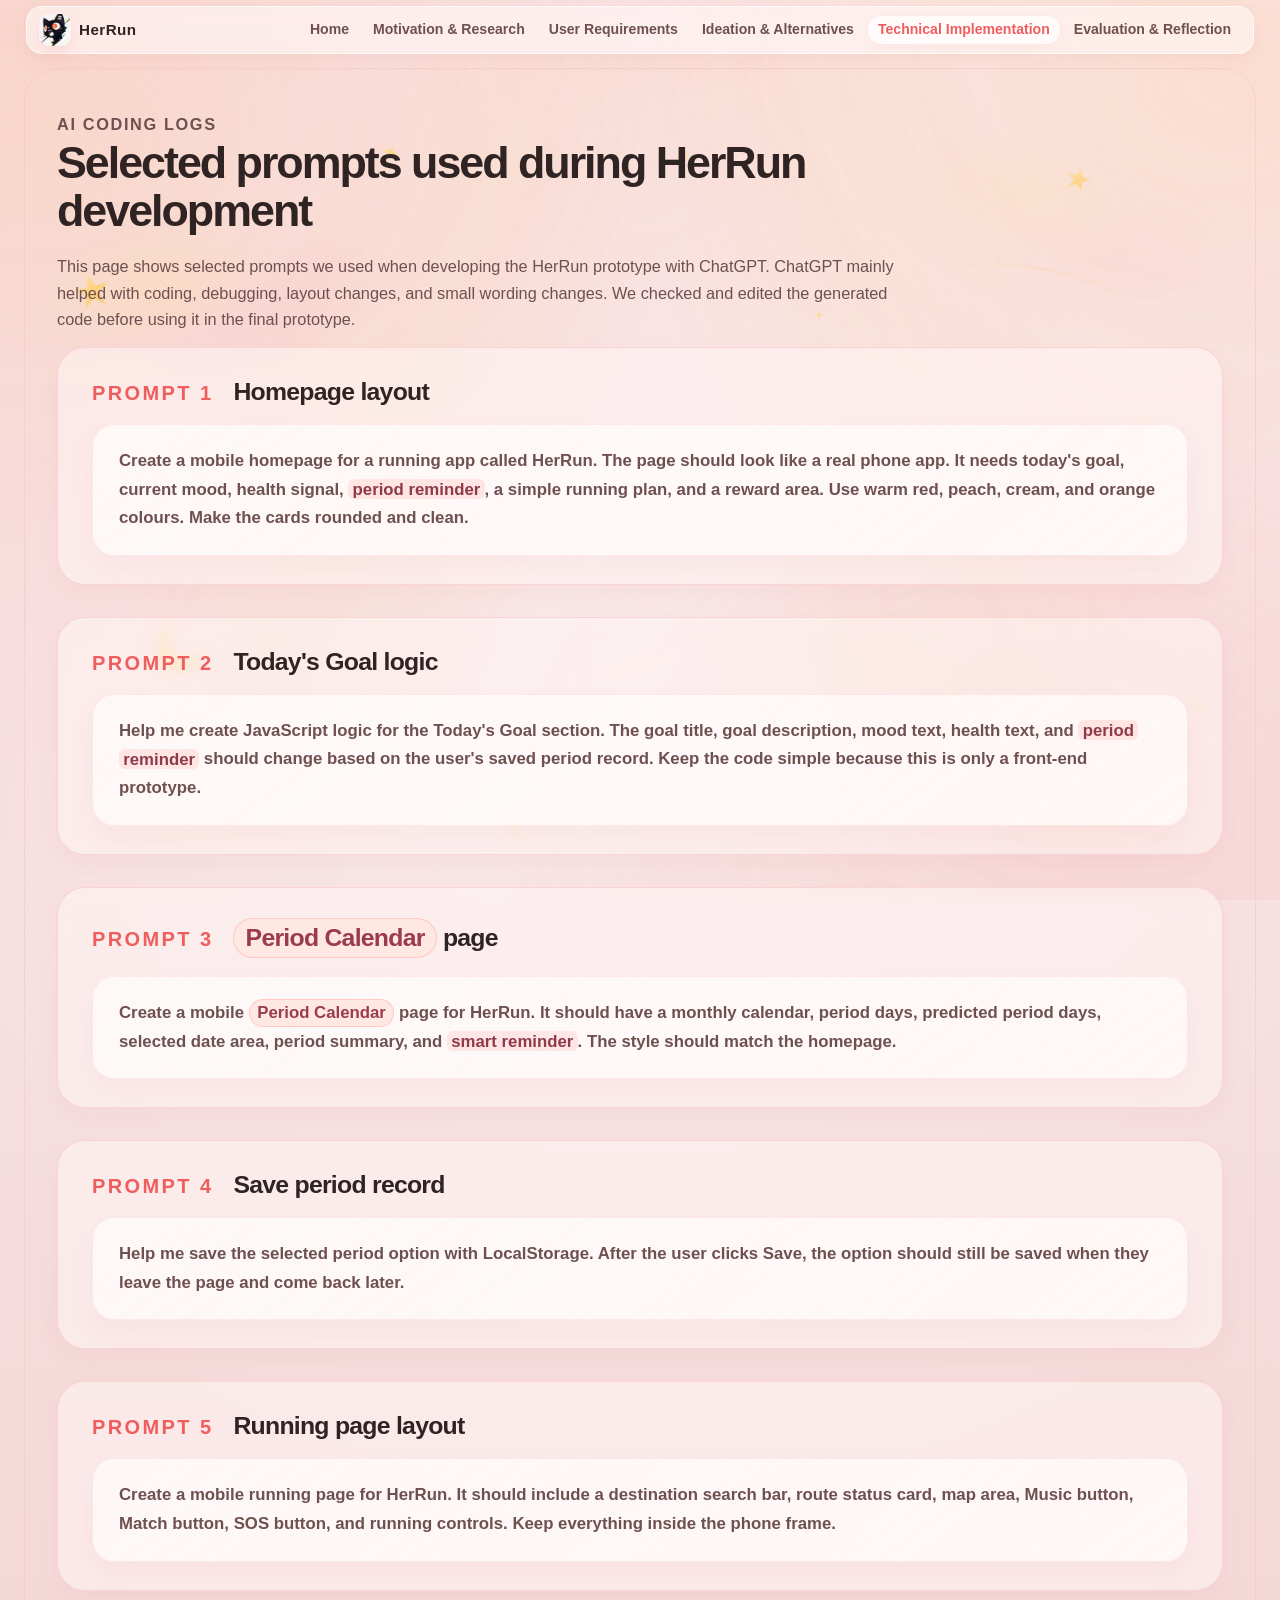
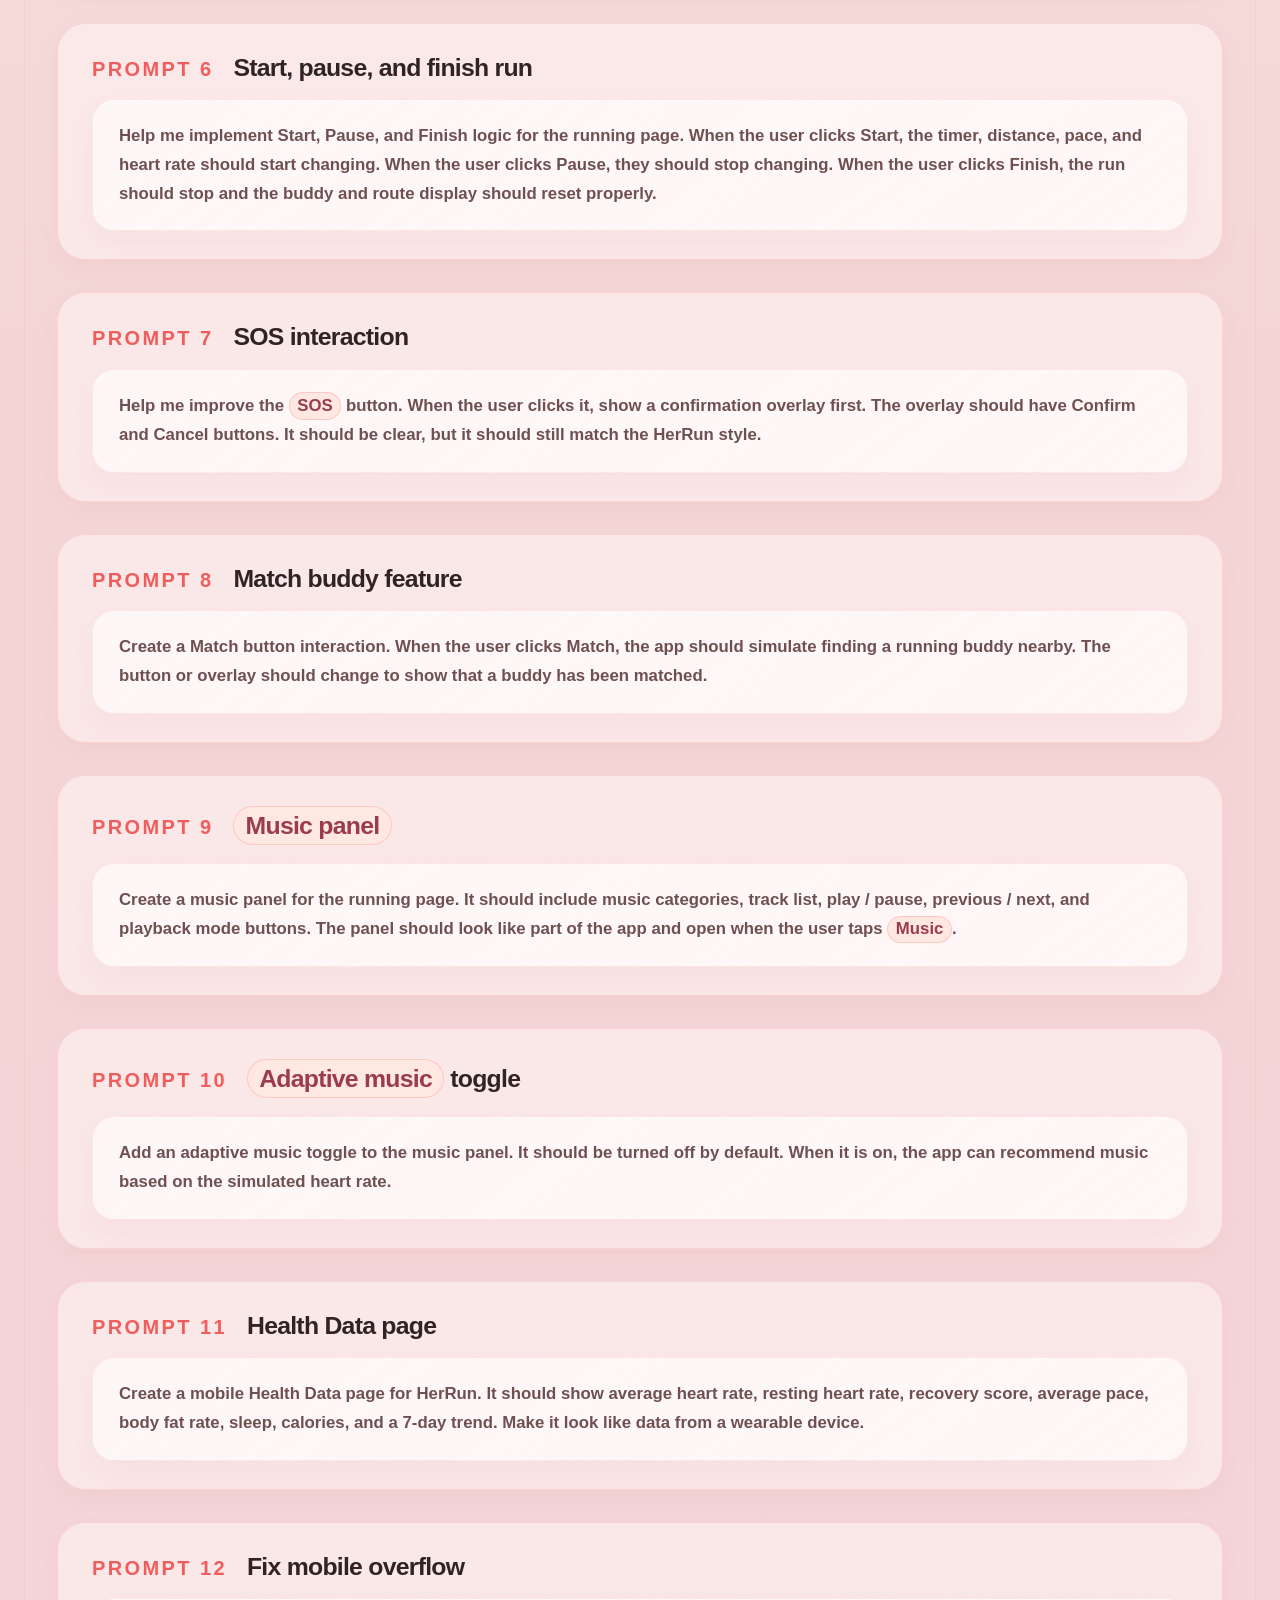
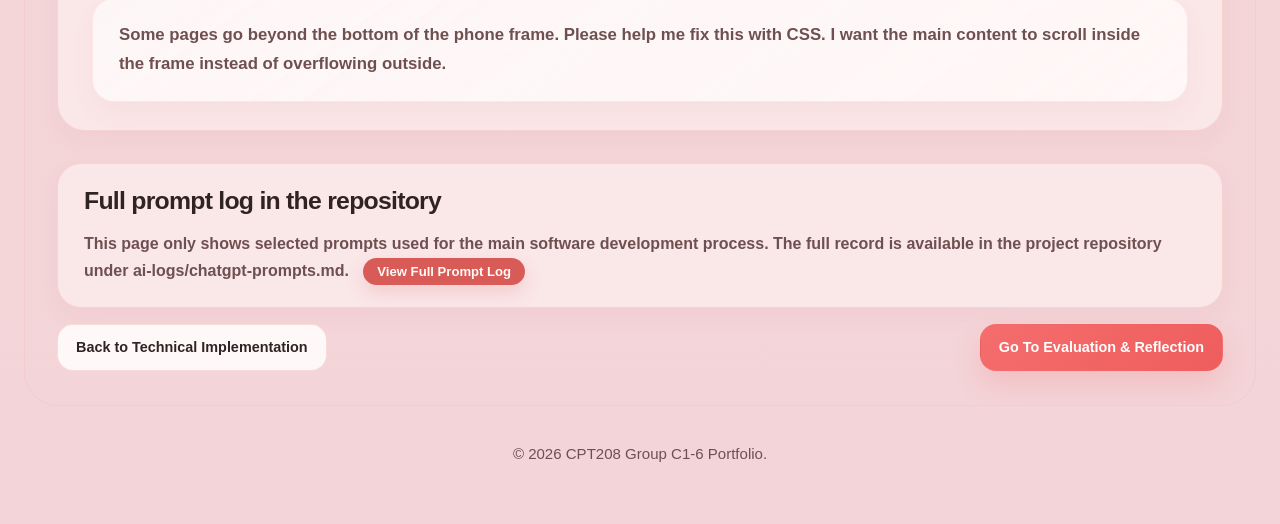
==== commit 2307d6cf: "加重了portfolio所有文案中对于女性用户，女性友好功能，女性关照部分的字体表现" ====
--- a/ai-logs.html
+++ b/ai-logs.html
@@ -73,7 +73,7 @@
                     <div class="ai-log-block">
                         <p>
                             Create a mobile homepage for a running app called HerRun. The page should look like a real phone app.
-                            It needs today's goal, current mood, health signal, cycle reminder, a simple running plan, and a reward area.
+                            It needs today's goal, current mood, health signal, <span class="women-soft-highlight">period reminder</span>, a simple running plan, and a reward area.
                             Use warm red, peach, cream, and orange colours. Make the cards rounded and clean.
                         </p>
                     </div>
@@ -88,7 +88,7 @@
                     <div class="ai-log-block">
                         <p>
                             Help me create JavaScript logic for the Today's Goal section. The goal title, goal description,
-                            mood text, health text, and cycle reminder should change based on the user's saved cycle record.
+                            mood text, health text, and <span class="women-soft-highlight">period reminder</span> should change based on the user's saved period record.
                             Keep the code simple because this is only a front-end prototype.
                         </p>
                     </div>
@@ -97,13 +97,13 @@
                 <section class="content-card">
                     <div class="subsection-heading ai-prompt-heading">
                         <p class="section-tag">Prompt 3</p>
-                        <h2>Cycle Calendar page</h2>
-                    </div>
-
-                    <div class="ai-log-block">
-                        <p>
-                            Create a mobile Cycle Calendar page for HerRun. It should have a monthly calendar, period days,
-                            predicted period days, selected date area, cycle summary, and smart reminder. The style should match the homepage.
+                        <h2><span class="women-feature-tag">Period Calendar</span> page</h2>
+                    </div>
+
+                    <div class="ai-log-block">
+                        <p>
+                            Create a mobile <span class="women-feature-tag">Period Calendar</span> page for HerRun. It should have a monthly calendar, period days,
+                            predicted period days, selected date area, period summary, and <span class="women-soft-highlight">smart reminder</span>. The style should match the homepage.
                         </p>
                     </div>
                 </section>
@@ -111,12 +111,12 @@
                 <section class="content-card">
                     <div class="subsection-heading ai-prompt-heading">
                         <p class="section-tag">Prompt 4</p>
-                        <h2>Save cycle record</h2>
-                    </div>
-
-                    <div class="ai-log-block">
-                        <p>
-                            Help me save the selected cycle option with LocalStorage. After the user clicks Save,
+                        <h2>Save period record</h2>
+                    </div>
+
+                    <div class="ai-log-block">
+                        <p>
+                            Help me save the selected period option with LocalStorage. After the user clicks Save,
                             the option should still be saved when they leave the page and come back later.
                         </p>
                     </div>
@@ -159,7 +159,7 @@
 
                     <div class="ai-log-block">
                         <p>
-                            Help me improve the SOS button. When the user clicks it, show a confirmation overlay first.
+                            Help me improve the <span class="women-feature-tag">SOS</span> button. When the user clicks it, show a confirmation overlay first.
                             The overlay should have Confirm and Cancel buttons. It should be clear, but it should still match the HerRun style.
                         </p>
                     </div>
@@ -182,13 +182,13 @@
                 <section class="content-card">
                     <div class="subsection-heading ai-prompt-heading">
                         <p class="section-tag">Prompt 9</p>
-                        <h2>Music panel</h2>
+                        <h2><span class="women-feature-tag">Music panel</span></h2>
                     </div>
 
                     <div class="ai-log-block">
                         <p>
                             Create a music panel for the running page. It should include music categories, track list, play / pause,
-                            previous / next, and playback mode buttons. The panel should look like part of the app and open when the user taps Music.
+                            previous / next, and playback mode buttons. The panel should look like part of the app and open when the user taps <span class="women-feature-tag">Music</span>.
                         </p>
                     </div>
                 </section>
@@ -196,7 +196,7 @@
                 <section class="content-card">
                     <div class="subsection-heading ai-prompt-heading">
                         <p class="section-tag">Prompt 10</p>
-                        <h2>Adaptive music toggle</h2>
+                        <h2><span class="women-feature-tag">Adaptive music</span> toggle</h2>
                     </div>
 
                     <div class="ai-log-block">
@@ -261,4 +261,4 @@
         </footer>
     </div>
 </body>
-</html>+</html>
--- a/style.css
+++ b/style.css
@@ -61,6 +61,45 @@
 img {
     max-width: 100%;
     display: block;
+}
+
+.women-core-highlight {
+    font-weight: 800;
+    color: #d94f6d;
+    background: linear-gradient(90deg, #ff7474, #ff9a9a, #d94f6d);
+    -webkit-background-clip: text;
+    background-clip: text;
+    text-shadow: 0 0 12px rgba(255, 116, 116, 0.18);
+}
+
+@supports ((-webkit-background-clip: text) or (background-clip: text)) {
+    .women-core-highlight {
+        color: transparent;
+        -webkit-text-fill-color: transparent;
+    }
+}
+
+.women-soft-highlight {
+    font-weight: 650;
+    color: #8f3a4a;
+    background: rgba(255, 116, 116, 0.14);
+    border-radius: 6px;
+    padding: 0.03em 0.25em;
+    -webkit-box-decoration-break: clone;
+    box-decoration-break: clone;
+}
+
+.women-feature-tag {
+    display: inline-block;
+    font-weight: 650;
+    color: #9a3c4e;
+    background: #ffe8e1;
+    border: 1px solid rgba(255, 116, 116, 0.28);
+    border-radius: 999px;
+    padding: 0.08em 0.45em;
+    line-height: 1.35;
+    white-space: nowrap;
+    vertical-align: baseline;
 }
 
 .ambient-scene {
@@ -1237,9 +1276,12 @@
     gap: 32px;
 }
 
-.two-panel-grid,
 .split-grid {
     grid-template-columns: repeat(2, minmax(0, 1fr));
+}
+
+.two-panel-grid {
+    grid-template-columns: 1fr;
 }
 
 .eyebrow,
@@ -1683,10 +1725,13 @@
 .mini-grid,
 .overview-grid,
 .triple-grid,
-.comparison-grid,
 .persona-grid,
 .architecture-grid {
     grid-template-columns: repeat(2, minmax(0, 1fr));
+}
+
+.comparison-grid {
+    grid-template-columns: repeat(4, minmax(0, 1fr));
 }
 
 .hero-card .mini-grid {
@@ -1723,6 +1768,60 @@
     font-size: 1.18rem;
     line-height: 1.25;
     letter-spacing: -0.03em;
+}
+
+.chosen-direction-card {
+    grid-column: 1 / -1;
+    width: 100%;
+    max-width: none;
+    padding: 24px;
+}
+
+.chosen-direction-card p {
+    max-width: none;
+}
+
+.requirements-card-grid {
+    grid-template-columns: repeat(3, minmax(0, 1fr));
+    gap: 20px;
+    align-items: stretch;
+}
+
+.requirements-card-grid .feature-card {
+    height: 100%;
+    display: flex;
+    flex-direction: column;
+}
+
+.requirements-card-grid .pill-label {
+    width: fit-content;
+    align-self: flex-start;
+}
+
+.requirement-title-row {
+    display: flex;
+    align-items: flex-start;
+    gap: 12px;
+    margin-top: 18px;
+}
+
+.requirement-title-row h3 {
+    margin-top: 0;
+}
+
+.requirement-icon {
+    flex: 0 0 auto;
+    width: 48px;
+    height: 48px;
+    display: inline-flex;
+    align-items: center;
+    justify-content: center;
+    border-radius: 16px;
+    background: #fbeeee;
+    border: 1px solid rgba(248, 196, 196, 0.80);
+    font-size: 1.45rem;
+    line-height: 1;
+    box-shadow: 0 8px 18px rgba(210, 102, 102, 0.07);
 }
 
 .product-card-header {
@@ -2054,7 +2153,7 @@
     margin-top: 16px;
 }
 
-.list-block span {
+.list-block > span {
     display: inline-block;
     margin-bottom: 8px;
     color: var(--primary-deep);
@@ -2379,7 +2478,7 @@
     pointer-events: auto;
 }
 
-.insight-panel span {
+.insight-panel > span {
     position: absolute;
     top: 22px;
     left: 22px;
@@ -2395,7 +2494,7 @@
     box-shadow: 0 10px 18px rgba(239, 93, 93, 0.18);
 }
 
-.insight-hint-panel span {
+.insight-hint-panel > span {
     background: rgba(255, 215, 215, 0.94);
     color: var(--primary-deep);
 }
@@ -2461,6 +2560,36 @@
 .column-block {
     display: grid;
     gap: 16px;
+}
+
+.comparison-groups {
+    display: grid;
+    gap: 32px;
+}
+
+.comparison-group {
+    display: grid;
+    gap: 16px;
+}
+
+.comparison-group-header {
+    display: grid;
+    gap: 4px;
+    padding: 0 4px;
+}
+
+.comparison-group-title {
+    color: var(--primary-deep);
+    font-size: 0.9rem;
+    font-weight: 900;
+    letter-spacing: 0.16em;
+    line-height: 1.2;
+    text-transform: uppercase;
+}
+
+.comparison-group-header p {
+    color: var(--muted);
+    font-size: 0.93rem;
 }
 
 .column-header {
@@ -2497,15 +2626,12 @@
 }
 
 .evidence-grid {
-    grid-template-columns: repeat(6, minmax(0, 1fr));
-}
-
+    grid-template-columns: repeat(5, minmax(0, 1fr));
+}
+
+.media-card,
 .media-card-wide {
-    grid-column: span 3;
-}
-
-.media-card {
-    grid-column: span 2;
+    grid-column: auto;
 }
 
 .media-image {
@@ -2589,6 +2715,490 @@
     margin-top: 12px;
 }
 
+.usability-testing-list {
+    display: grid;
+    gap: 32px;
+}
+
+.usability-testing-row {
+    display: grid;
+    grid-template-columns: minmax(300px, 420px) minmax(0, 1fr);
+    gap: 24px;
+    align-items: center;
+    padding: 24px;
+    border-radius: 24px;
+    background:
+        linear-gradient(180deg, rgba(255, 251, 251, 0.66), rgba(248, 228, 228, 0.58)),
+        rgba(255, 246, 246, 0.60);
+    border: 1px solid rgba(248, 196, 196, 0.60);
+    box-shadow: 0 12px 26px rgba(210, 102, 102, 0.08), inset 0 1px 0 rgba(255, 255, 255, 0.42);
+    backdrop-filter: blur(9px) saturate(1.05);
+    -webkit-backdrop-filter: blur(9px) saturate(1.05);
+}
+
+.usability-image-wrap {
+    overflow: hidden;
+    height: 420px;
+    border-radius: 24px;
+    background: rgba(255, 246, 246, 0.70);
+    border: 1px solid rgba(248, 196, 196, 0.60);
+    box-shadow: 0 10px 22px rgba(210, 102, 102, 0.10);
+}
+
+.usability-image-wrap img {
+    width: 100%;
+    height: 100%;
+    object-fit: cover;
+    object-position: center center;
+}
+
+.usability-feedback {
+    display: grid;
+    gap: 16px;
+}
+
+.usability-user-label {
+    display: inline-block;
+    color: var(--primary);
+    font-size: 0.86rem;
+    font-weight: 900;
+    letter-spacing: 0.14em;
+    line-height: 1.2;
+    text-transform: uppercase;
+}
+
+.usability-feedback h3 {
+    margin-top: 8px;
+    color: #8a5a5a;
+    font-size: 1.2rem;
+    font-weight: 700;
+    line-height: 1.25;
+}
+
+.usability-feedback blockquote {
+    color: #4a2a2a;
+    font-size: 1.04rem;
+    font-weight: 700;
+    line-height: 1.62;
+}
+
+.usability-insight-grid {
+    display: grid;
+    grid-template-columns: repeat(2, minmax(0, 1fr));
+    gap: 14px;
+}
+
+.usability-insight-card {
+    padding: 16px;
+    border-radius: 18px;
+    background: rgba(251, 238, 238, 0.80);
+    border: 1px solid rgba(248, 196, 196, 0.50);
+}
+
+.usability-insight-card > span {
+    display: block;
+    margin-bottom: 8px;
+    color: var(--primary-deep);
+    font-size: 0.84rem;
+    font-weight: 900;
+    letter-spacing: 0.08em;
+    text-transform: uppercase;
+}
+
+.usability-insight-card p,
+.usability-summary-card p {
+    color: #5c2a2a;
+}
+
+.usability-summary-card {
+    padding: 24px;
+    border-radius: 24px;
+    background: rgba(251, 238, 238, 0.80);
+    border: 1px solid rgba(248, 196, 196, 0.60);
+    color: #5c2a2a;
+}
+
+.usability-summary-card h3 {
+    margin-bottom: 10px;
+    color: var(--text);
+    font-size: 1.28rem;
+    line-height: 1.25;
+}
+
+.refinement-module {
+    --progress-percent: 0%;
+    display: grid;
+    gap: 30px;
+    padding: 28px;
+    border-radius: 28px;
+    border: 1px solid rgba(248, 196, 196, 0.62);
+    box-shadow: 0 16px 34px rgba(210, 102, 102, 0.10), inset 0 1px 0 rgba(255, 255, 255, 0.46);
+    transition: background 0.5s ease, border-color 0.5s ease;
+}
+
+.refinement-module[data-stage-theme="early"] {
+    background: linear-gradient(135deg, #fff6f6 0%, #fbeeee 52%, #f8e4e4 100%);
+}
+
+.refinement-module[data-stage-theme="mood"] {
+    background: linear-gradient(135deg, #fff0f0 0%, #ffe1e1 52%, #ffd6d6 100%);
+}
+
+.refinement-module[data-stage-theme="health"] {
+    background: linear-gradient(135deg, #fff0f6 0%, #f8e4ef 52%, #ffe8e1 100%);
+}
+
+.refinement-timeline {
+    display: grid;
+    gap: 16px;
+}
+
+.refinement-hint {
+    color: var(--muted);
+    font-size: 0.92rem;
+    font-weight: 700;
+    text-align: center;
+}
+
+.refinement-track-wrap {
+    position: relative;
+    margin: 0 28px;
+    padding: 42px 0 54px;
+    cursor: pointer;
+    touch-action: none;
+}
+
+.refinement-track {
+    position: absolute;
+    top: 42px;
+    left: 0;
+    right: 0;
+    height: 8px;
+    transform: translateY(-50%);
+    border-radius: 999px;
+    background: rgba(255, 255, 255, 0.74);
+    border: 1px solid rgba(248, 196, 196, 0.70);
+    box-shadow: inset 0 2px 8px rgba(210, 102, 102, 0.08);
+    overflow: hidden;
+}
+
+.refinement-track-fill {
+    width: var(--progress-percent);
+    height: 100%;
+    border-radius: inherit;
+    background: linear-gradient(90deg, rgba(245, 109, 109, 0.72), rgba(239, 93, 93, 0.94));
+    transition: width 0.32s ease;
+}
+
+.refinement-module.is-dragging .refinement-track-fill {
+    transition: none;
+}
+
+.refinement-runner {
+    position: absolute;
+    z-index: 7;
+    top: 42px;
+    left: var(--progress-percent);
+    width: 56px;
+    height: 56px;
+    display: flex;
+    align-items: center;
+    justify-content: center;
+    border: 4px solid var(--surface-strong);
+    border-radius: 50%;
+    background: var(--primary);
+    color: #ffffff;
+    font-size: 2rem;
+    font-weight: 900;
+    line-height: 1;
+    box-shadow: 0 14px 30px rgba(239, 93, 93, 0.24);
+    transform: translate(-50%, -50%);
+    transition: left 0.32s ease, box-shadow 0.2s ease, transform 0.2s ease;
+    cursor: grab;
+    pointer-events: auto;
+    touch-action: none;
+}
+
+.refinement-module.is-dragging .refinement-runner {
+    transition: box-shadow 0.2s ease, transform 0.12s ease;
+}
+
+.refinement-runner:hover,
+.refinement-runner:focus-visible {
+    transform: translate(-50%, -50%) scale(1.08);
+}
+
+.refinement-runner:active {
+    cursor: grabbing;
+    transform: translate(-50%, -50%) scale(0.96);
+}
+
+.refinement-runner span {
+    transform: translateX(1px);
+}
+
+.runner-moving {
+    box-shadow: 0 18px 34px rgba(239, 93, 93, 0.30);
+}
+
+.refinement-points {
+    position: absolute;
+    inset: 0;
+    pointer-events: none;
+}
+
+.refinement-point {
+    position: absolute;
+    top: 42px;
+    width: 32px;
+    height: 32px;
+    display: grid;
+    place-items: center;
+    padding: 0;
+    border: 2px solid rgba(248, 196, 196, 0.92);
+    border-radius: 50%;
+    background: #ffffff;
+    color: var(--primary-deep);
+    cursor: pointer;
+    pointer-events: auto;
+    transform: translate(-50%, -50%);
+    transition: transform 0.18s ease, background 0.18s ease, color 0.18s ease, border-color 0.18s ease;
+}
+
+.refinement-point:nth-child(1) {
+    left: 0;
+}
+
+.refinement-point:nth-child(2) {
+    left: 50%;
+}
+
+.refinement-point:nth-child(3) {
+    left: 100%;
+}
+
+.refinement-point:hover,
+.refinement-point:focus-visible {
+    transform: translate(-50%, -50%) scale(1.10);
+}
+
+.refinement-point.is-active {
+    width: 34px;
+    height: 34px;
+    background: var(--primary);
+    border: 4px solid var(--surface-strong);
+    color: #ffffff;
+    box-shadow: 0 10px 22px rgba(239, 93, 93, 0.20);
+}
+
+.refinement-point span {
+    position: absolute;
+    top: 38px;
+    left: 50%;
+    color: #8a5a5a;
+    font-size: 0.82rem;
+    font-weight: 900;
+    letter-spacing: 0.06em;
+    transform: translateX(-50%);
+}
+
+.refinement-point small {
+    position: absolute;
+    top: 56px;
+    left: 50%;
+    color: #8a5a5a;
+    font-size: 0.78rem;
+    font-weight: 800;
+    transform: translateX(-50%);
+}
+
+.refinement-point.is-current span,
+.refinement-point.is-current small {
+    color: var(--primary);
+}
+
+.refinement-stage-content {
+    position: relative;
+    min-height: 460px;
+    transition: min-height 0.3s ease-out;
+}
+
+.refinement-stage-content[data-visible-stage="r1"] {
+    min-height: 560px;
+}
+
+.refinement-stage-content[data-visible-stage="r2"] {
+    min-height: 620px;
+}
+
+.refinement-stage-content[data-visible-stage="r3"] {
+    min-height: 740px;
+}
+
+.refinement-stage-shell {
+    position: absolute;
+    inset: 0;
+    display: grid;
+    grid-template-columns: minmax(0, 0.85fr) minmax(0, 1.15fr);
+    gap: 28px;
+    align-items: start;
+    transition: opacity 0.3s ease-out, transform 0.3s ease-out;
+}
+
+.refinement-stage-shell[data-stage-key="r1"] {
+    grid-template-columns: minmax(0, 0.8fr) minmax(0, 1.2fr);
+    gap: 20px;
+}
+
+.refinement-stage-shell[data-stage-key="r3"] {
+    grid-template-columns: minmax(0, 0.7fr) minmax(0, 1.3fr);
+    gap: 20px;
+}
+
+.refinement-stage-copy {
+    display: grid;
+    gap: 14px;
+    padding: 24px;
+    border-radius: 24px;
+    background: rgba(255, 246, 246, 0.70);
+    border: 1px solid rgba(248, 196, 196, 0.60);
+    box-shadow: 0 12px 26px rgba(210, 102, 102, 0.08);
+}
+
+.refinement-stage-label {
+    width: fit-content;
+    padding: 7px 12px;
+    border-radius: 999px;
+    background: rgba(248, 228, 228, 0.95);
+    color: var(--primary-deep);
+    font-size: 0.8rem;
+    font-weight: 900;
+    letter-spacing: 0.14em;
+}
+
+.refinement-stage-copy h3 {
+    color: var(--text);
+    font-size: clamp(1.45rem, 2.1vw, 2.05rem);
+    line-height: 1.08;
+}
+
+.refinement-stage-copy p {
+    color: var(--muted);
+}
+
+.refinement-stage-tag {
+    width: fit-content;
+    padding: 7px 12px;
+    border-radius: 999px;
+    background: rgba(255, 255, 255, 0.70);
+    border: 1px solid rgba(248, 196, 196, 0.58);
+    color: #8a5a5a;
+    font-weight: 800;
+}
+
+.refinement-chip-list {
+    display: flex;
+    flex-wrap: wrap;
+    gap: 8px;
+}
+
+.refinement-chip-list span {
+    padding: 6px 10px;
+    border-radius: 999px;
+    background: #f8e4e4;
+    color: var(--primary);
+    font-size: 0.78rem;
+    font-weight: 800;
+}
+
+.refinement-gallery {
+    display: grid;
+    gap: 14px;
+}
+
+.refinement-gallery[data-gallery-layout="two"] {
+    grid-template-columns: repeat(2, minmax(0, 1fr));
+}
+
+.refinement-gallery[data-gallery-layout="four"] {
+    grid-template-columns: repeat(2, minmax(0, 1fr));
+}
+
+.refinement-gallery[data-gallery-layout="eight"] {
+    grid-template-columns: repeat(4, minmax(0, 1fr));
+}
+
+.refinement-gallery[data-gallery-layout="five"] {
+    grid-template-columns: repeat(6, minmax(0, 1fr));
+    gap: 16px;
+}
+
+.refinement-gallery[data-gallery-layout="five"] .refinement-image-card {
+    grid-column: span 2;
+}
+
+.refinement-gallery[data-gallery-layout="five"] .refinement-image-card:nth-child(n + 4) {
+    grid-column: span 3;
+}
+
+.refinement-image-card {
+    display: grid;
+    gap: 8px;
+    padding: 8px;
+    border-radius: 18px;
+    background: rgba(255, 246, 246, 0.64);
+    border: 1px solid rgba(248, 196, 196, 0.60);
+    box-shadow: 0 10px 22px rgba(210, 102, 102, 0.08);
+}
+
+.refinement-image-card img {
+    width: 100%;
+    height: 260px;
+    object-fit: contain;
+    border-radius: 12px;
+    background: var(--surface-strong);
+}
+
+.refinement-gallery[data-gallery-layout="eight"] .refinement-image-card img {
+    height: 224px;
+}
+
+.refinement-gallery[data-gallery-layout="five"] .refinement-image-card img {
+    height: 320px;
+}
+
+.refinement-stage-shell[data-stage-key="r1"] .refinement-image-card img {
+    height: 224px;
+    background: transparent;
+}
+
+.refinement-stage-shell[data-stage-key="r3"] .refinement-image-card {
+    padding: 4px;
+    overflow: hidden;
+}
+
+.refinement-stage-shell[data-stage-key="r3"] .refinement-image-card:nth-child(n + 4) {
+    justify-items: center;
+    align-content: start;
+}
+
+.refinement-stage-shell[data-stage-key="r3"] .refinement-image-card img {
+    height: 300px;
+    background: transparent;
+}
+
+.refinement-stage-shell[data-stage-key="r3"] .refinement-image-card:nth-child(n + 4) img {
+    width: 100%;
+    height: 320px;
+}
+
+.refinement-image-card figcaption {
+    color: #8a5a5a;
+    font-size: 0.78rem;
+    font-weight: 800;
+    text-align: center;
+}
+
 .sketch-grid-large {
     grid-template-columns: 1fr;
     gap: 16px;
@@ -2599,6 +3209,50 @@
     padding: 24px;
     display: grid;
     gap: 14px;
+}
+
+.low-fi-cta-wrap {
+    display: flex;
+    justify-content: center;
+    margin-top: 28px;
+}
+
+.low-fi-cta-card {
+    width: 100%;
+    max-width: 760px;
+    grid-template-columns: minmax(0, 1fr) auto;
+    align-items: center;
+    gap: 28px;
+    padding: 28px;
+}
+
+.low-fi-cta-copy {
+    display: grid;
+    gap: 12px;
+}
+
+.low-fi-cta-copy h3 {
+    margin: 0;
+}
+
+.low-fi-cta-copy p {
+    color: var(--muted);
+}
+
+.low-fi-prototype-preview {
+    width: min(36vw, 360px);
+    min-width: 260px;
+    flex: 0 0 auto;
+}
+
+.low-fi-prototype-preview img {
+    width: 100%;
+    max-height: 420px;
+    border-radius: 18px;
+    object-fit: contain;
+    background: var(--surface-strong);
+    border: 1px solid rgba(248, 196, 196, 0.70);
+    box-shadow: 0 14px 30px rgba(210, 102, 102, 0.14);
 }
 
 .architecture-grid {
@@ -2671,6 +3325,17 @@
 .reflection-block {
     display: grid;
     gap: 14px;
+}
+
+.ai-disclosure-card {
+    display: grid;
+    gap: 14px;
+}
+
+.ai-disclosure-card p:not(.section-tag) {
+    color: #5c2a2a;
+    font-size: 1rem;
+    line-height: 1.7;
 }
 
 .footer {
@@ -3135,6 +3800,10 @@
         box-shadow: 0 10px 20px rgba(217, 91, 87, 0.22);
     }
 
+    .source-link-card {
+        background: linear-gradient(135deg, #f4a2a3 0%, #c76877 52%, #7f3748 100%);
+    }
+
     @media (max-width: 768px) {
         .ai-logs-page .compact-info-card {
             padding: 20px 18px;
@@ -3253,12 +3922,19 @@
     }
 
     .triple-grid,
-    .comparison-grid,
     .mini-grid,
     .overview-grid,
     .persona-grid,
     .architecture-grid {
         grid-template-columns: 1fr;
+    }
+
+    .comparison-grid {
+        grid-template-columns: repeat(2, minmax(0, 1fr));
+    }
+
+    .requirements-card-grid {
+        grid-template-columns: repeat(2, minmax(0, 1fr));
     }
 
     .home-overview .overview-grid {
@@ -3421,6 +4097,45 @@
         padding: 18px 14px;
     }
 
+    .usability-testing-row {
+        grid-template-columns: 1fr;
+        padding: 18px 14px;
+    }
+
+    .usability-insight-grid {
+        grid-template-columns: 1fr;
+    }
+
+    .refinement-stage-shell,
+    .refinement-stage-shell[data-stage-key="r1"],
+    .refinement-stage-shell[data-stage-key="r3"] {
+        grid-template-columns: 1fr;
+        gap: 20px;
+    }
+
+    .refinement-stage-content {
+        min-height: 840px;
+    }
+
+    .refinement-stage-content[data-visible-stage="r2"] {
+        min-height: 1420px;
+    }
+
+    .refinement-stage-content[data-visible-stage="r3"] {
+        min-height: 1220px;
+    }
+
+    .refinement-gallery[data-gallery-layout="four"],
+    .refinement-gallery[data-gallery-layout="eight"],
+    .refinement-gallery[data-gallery-layout="five"] {
+        grid-template-columns: repeat(2, minmax(0, 1fr));
+    }
+
+    .refinement-gallery[data-gallery-layout="five"] .refinement-image-card,
+    .refinement-gallery[data-gallery-layout="five"] .refinement-image-card:nth-child(n + 4) {
+        grid-column: span 1;
+    }
+
     .product-card-header {
         gap: 12px;
         margin-bottom: 12px;
@@ -3432,6 +4147,69 @@
         border-radius: 16px;
     }
 
+    .low-fi-cta-card {
+        grid-template-columns: 1fr;
+    }
+
+    .low-fi-prototype-preview {
+        width: min(100%, 360px);
+        min-width: 0;
+        justify-self: center;
+    }
+
+    .refinement-module {
+        padding: 20px 14px;
+    }
+
+    .refinement-stage-content {
+        min-height: 830px;
+    }
+
+    .refinement-stage-content[data-visible-stage="r1"] {
+        min-height: 830px;
+    }
+
+    .refinement-stage-content[data-visible-stage="r2"] {
+        min-height: 2560px;
+    }
+
+    .refinement-stage-content[data-visible-stage="r3"] {
+        min-height: 1660px;
+    }
+
+    .refinement-gallery,
+    .refinement-gallery[data-gallery-layout="two"],
+    .refinement-gallery[data-gallery-layout="four"],
+    .refinement-gallery[data-gallery-layout="eight"],
+    .refinement-gallery[data-gallery-layout="five"] {
+        grid-template-columns: 1fr;
+    }
+
+    .refinement-gallery[data-gallery-layout="four"] {
+        grid-template-columns: repeat(2, minmax(0, 1fr));
+    }
+
+    .refinement-gallery[data-gallery-layout="five"] .refinement-image-card,
+    .refinement-gallery[data-gallery-layout="five"] .refinement-image-card:nth-child(n + 4) {
+        grid-column: span 1;
+    }
+
+    .refinement-image-card img {
+        height: 260px;
+    }
+
+    .refinement-gallery[data-gallery-layout="eight"] .refinement-image-card img {
+        height: 260px;
+    }
+
+    .refinement-gallery[data-gallery-layout="five"] .refinement-image-card img {
+        height: 280px;
+    }
+
+    .comparison-grid {
+        grid-template-columns: 1fr;
+    }
+
     .journey-frame,
     .persona-image-wrap {
         margin-inline: -6px;
@@ -3540,7 +4318,7 @@
         padding: 74px 16px 18px;
     }
 
-    .insight-panel span {
+    .insight-panel > span {
         top: 18px;
         left: 16px;
     }
@@ -3556,6 +4334,7 @@
 
     .evidence-grid,
     .team-grid,
+    .requirements-card-grid,
     .sketch-grid-large {
         grid-template-columns: 1fr;
     }
@@ -3693,8 +4472,60 @@
     .editorial-card,
     .persona-card,
     .media-card,
+    .usability-testing-row,
+    .usability-summary-card,
     .before-after-card {
         padding: 16px 12px;
+    }
+
+    .usability-image-wrap {
+        height: 360px;
+    }
+
+    .refinement-runner {
+        width: 48px;
+        height: 48px;
+        font-size: 1.55rem;
+    }
+
+    .refinement-points {
+        gap: 8px;
+    }
+
+    .refinement-point {
+        width: 28px;
+        height: 28px;
+    }
+
+    .refinement-point.is-active {
+        width: 30px;
+        height: 30px;
+    }
+
+    .refinement-point span {
+        top: 34px;
+        font-size: 0.76rem;
+    }
+
+    .refinement-point small {
+        top: 50px;
+        font-size: 0.72rem;
+    }
+
+    .refinement-stage-copy {
+        padding: 18px 14px;
+    }
+
+    .refinement-stage-content[data-visible-stage="r1"] {
+        min-height: 1240px;
+    }
+
+    .refinement-gallery[data-gallery-layout="four"] {
+        grid-template-columns: 1fr;
+    }
+
+    .refinement-image-card img {
+        height: 220px;
     }
 
     .journey-frame,
